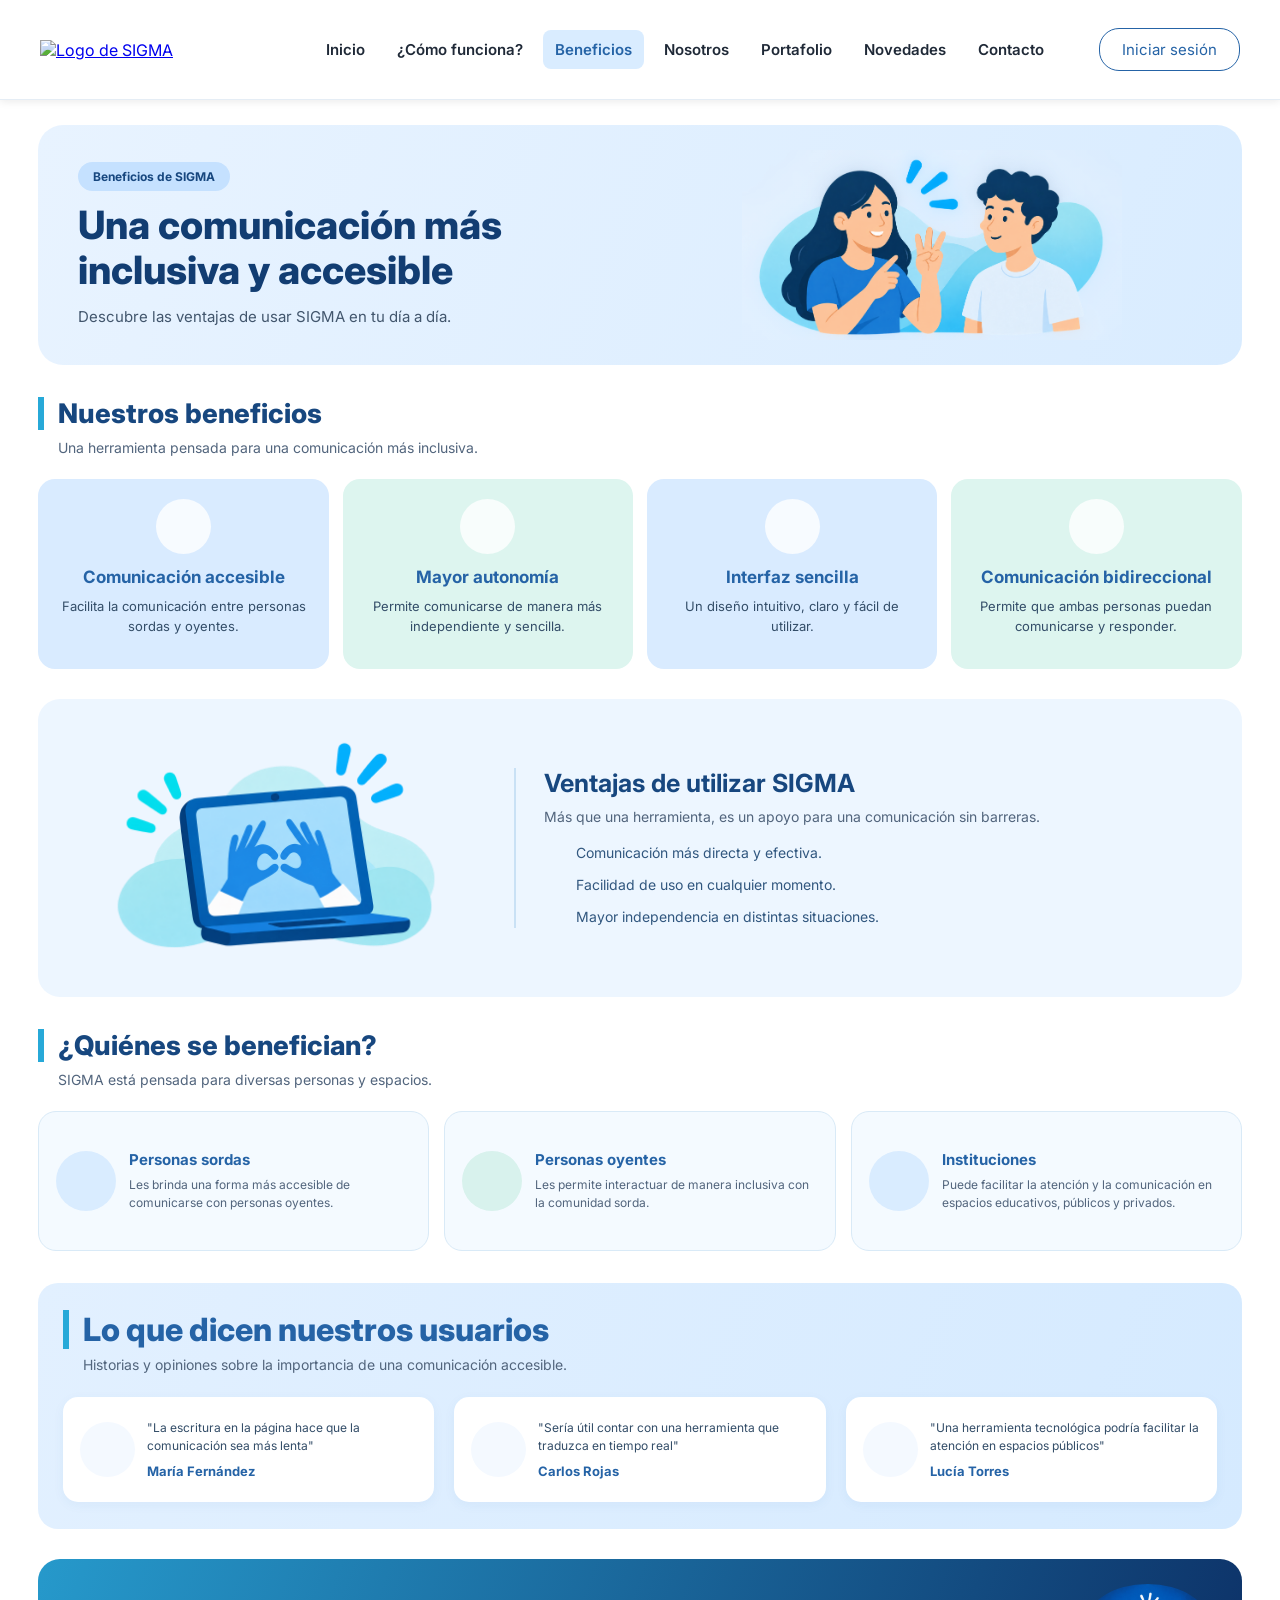
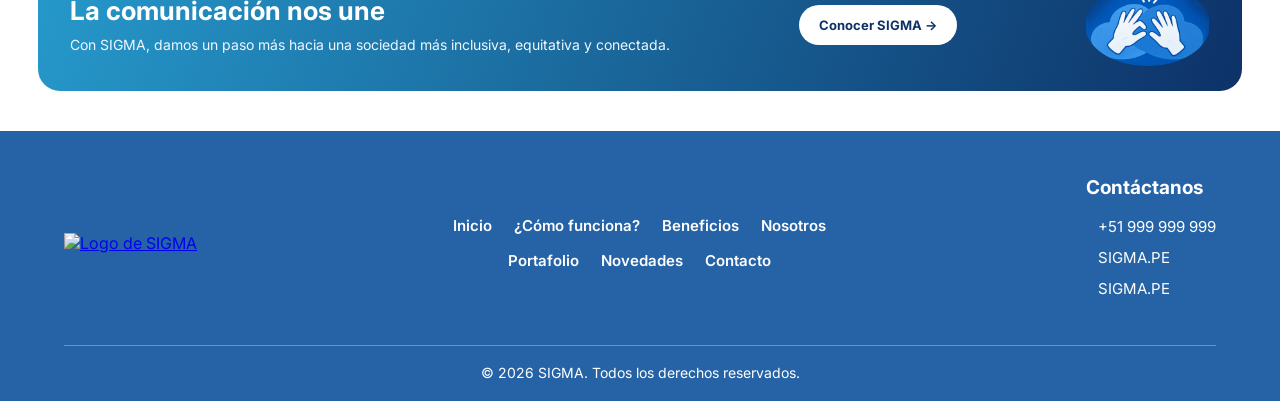
==== public/beneficios.html @ b9f83d01 "Actualizacion completa de SIGMA: paginas, diseno, imagenes y videos" ====
<!DOCTYPE html>
<html lang="es">
<head>
    <meta charset="UTF-8">
    <meta name="viewport" content="width=device-width, initial-scale=1.0">
    <title>Beneficios - SIGMA</title>
    <link rel="icon" href="favicon.ico" type="image/x-icon">
    <link rel="stylesheet" href="assets/styles/styles.css">
    <link rel="preconnect" href="https://fonts.googleapis.com">
    <link rel="preconnect" href="https://fonts.gstatic.com" crossorigin>
    <link href="https://fonts.googleapis.com/css2?family=Inter:wght@300;400;500;600;700;800&display=swap" rel="stylesheet">
    <script src="https://unpkg.com/lucide@0.468.0/dist/umd/lucide.min.js"></script>
</head>

<body>
    <header>
        <div class="logo">
            <a href="index.html">
                <img src="assets/images/logo-sigma.png" alt="Logo de SIGMA">
            </a>
        </div>

        <nav aria-label="Navegación principal">
            <a href="index.html">Inicio</a>
            <a href="funcionamiento.html">¿Cómo funciona?</a>
            <a href="beneficios.html" class="activo" aria-current="page">Beneficios</a>
            <a href="nosotros.html">Nosotros</a>
            <a href="portafolio.html">Portafolio</a>
            <a href="novedades.html">Novedades</a>
            <a href="contacto.html">Contacto</a>
        </nav>

        <button type="button" onclick="abrirLogin()">Iniciar sesión</button>
    </header>

    <!-- CONTENIDO PRINCIPAL -->
    <main class="pagina-beneficios">

        <!-- PORTADA -->
        <section class="beneficios-portada">
            <div class="beneficios-portada-texto">
                <span class="beneficios-etiqueta">Beneficios de SIGMA</span>
                <h1>Una comunicación más inclusiva y accesible</h1>
                <p>Descubre las ventajas de usar SIGMA en tu día a día.</p>
            </div>

            <div class="beneficios-hero-arte">
                <img
                    src="assets/images/personas-comunicacion-sigma.png"
                    alt="Jóvenes comunicándose mediante lengua de señas">
            </div>
        </section>

        <!-- NUESTROS BENEFICIOS -->
        <section class="beneficios-seccion">
            <div class="beneficios-titulo">
                <h2>Nuestros beneficios</h2>
                <p>Una herramienta pensada para una comunicación más inclusiva.</p>
            </div>

            <div class="lista-beneficios">
                <article class="beneficio">
                    <div class="beneficio-icono">
                        <i data-lucide="accessibility"></i>
                    </div>
                    <h3>Comunicación accesible</h3>
                    <p>Facilita la comunicación entre personas sordas y oyentes.</p>
                </article>

                <article class="beneficio">
                    <div class="beneficio-icono">
                        <i data-lucide="user-round"></i>
                    </div>
                    <h3>Mayor autonomía</h3>
                    <p>Permite comunicarse de manera más independiente y sencilla.</p>
                </article>

                <article class="beneficio">
                    <div class="beneficio-icono">
                        <i data-lucide="smartphone"></i>
                    </div>
                    <h3>Interfaz sencilla</h3>
                    <p>Un diseño intuitivo, claro y fácil de utilizar.</p>
                </article>

                <article class="beneficio">
                    <div class="beneficio-icono">
                        <i data-lucide="messages-square"></i>
                    </div>
                    <h3>Comunicación bidireccional</h3>
                    <p>Permite que ambas personas puedan comunicarse y responder.</p>
                </article>
            </div>
        </section>

        <!-- VENTAJAS DE UTILIZAR SIGMA -->
        <section class="ventajas-sigma">

            <div class="ventajas-arte">
                <img
                    src="assets/images/laptop-comunicacion-sigma.png"
                    alt="Laptop con manos comunicándose mediante lengua de señas">
            </div>

            <div class="ventajas-contenido">
                <h2>Ventajas de utilizar SIGMA</h2>
                <p>Más que una herramienta, es un apoyo para una comunicación sin barreras.</p>

                <ul>
                    <li>
                        <i data-lucide="check-circle-2"></i>
                        Comunicación más directa y efectiva.
                    </li>
                    <li>
                        <i data-lucide="check-circle-2"></i>
                        Facilidad de uso en cualquier momento.
                    </li>
                    <li>
                        <i data-lucide="check-circle-2"></i>
                        Mayor independencia en distintas situaciones.
                    </li>
                </ul>
            </div>

        </section>

        <!-- QUIÉNES SE BENEFICIAN -->
        <section class="beneficiarios-seccion">
            <div class="beneficios-titulo">
                <h2>¿Quiénes se benefician?</h2>
                <p>SIGMA está pensada para diversas personas y espacios.</p>
            </div>

            <div class="beneficiarios-grid">
                <article class="beneficiario-card">
                    <div class="beneficiario-icono">
                        <i data-lucide="hand"></i>
                    </div>
                    <div>
                        <h3>Personas sordas</h3>
                        <p>Les brinda una forma más accesible de comunicarse con personas oyentes.</p>
                    </div>
                </article>

                <article class="beneficiario-card">
                    <div class="beneficiario-icono">
                        <i data-lucide="users"></i>
                    </div>
                    <div>
                        <h3>Personas oyentes</h3>
                        <p>Les permite interactuar de manera inclusiva con la comunidad sorda.</p>
                    </div>
                </article>

                <article class="beneficiario-card">
                    <div class="beneficiario-icono">
                        <i data-lucide="building-2"></i>
                    </div>
                    <div>
                        <h3>Instituciones</h3>
                        <p>Puede facilitar la atención y la comunicación en espacios educativos, públicos y privados.</p>
                    </div>
                </article>
            </div>
        </section>

        <!-- TESTIMONIOS -->
        <section id="testimonios" class="testimonios">
            <div class="beneficios-titulo">
                <h2>Lo que dicen nuestros usuarios</h2>
                <p>Historias y opiniones sobre la importancia de una comunicación accesible.</p>
            </div>

            <div class="lista-testimonios">
                <article class="testimonio">
                    <div class="testimonio-icono">
                        <i data-lucide="user-round"></i>
                    </div>
                    <div>
                        <p>"La escritura en la página hace que la comunicación sea más lenta"</p>
                        <h3>María Fernández</h3>
                    </div>
                </article>

                <article class="testimonio">
                    <div class="testimonio-icono">
                        <i data-lucide="user-round"></i>
                    </div>
                    <div>
                        <p>"Sería útil contar con una herramienta que traduzca en tiempo real"</p>
                        <h3>Carlos Rojas</h3>
                    </div>
                </article>

                <article class="testimonio">
                    <div class="testimonio-icono">
                        <i data-lucide="user-round"></i>
                    </div>
                    <div>
                        <p>"Una herramienta tecnológica podría facilitar la atención en espacios públicos"</p>
                        <h3>Lucía Torres</h3>
                    </div>
                </article>
            </div>
        </section>
        <section class="beneficios-cierre">
            <div class="cierre-texto">
                <h2>La comunicación nos une</h2>
                <p>Con SIGMA, damos un paso más hacia una sociedad más inclusiva, equitativa y conectada.</p>
            </div>

            <a href="nosotros.html">
                Conocer SIGMA <span>→</span>
            </a>

            <div class="cierre-ilustracion">
            <img src="assets/images/manos-finales.png"
                alt="Manos formando un corazón">
            </div>
        </section>

    </main>
    <footer class="footer">
        <div class="footer-contenido">
            <div class="footer-logo">
                <a href="index.html">
                    <img src="assets/images/logo-sigma-blanco.png" alt="Logo de SIGMA">
                </a>
            </div>

            <nav class="footer-navegacion" aria-label="Navegación del pie de página">
                <a href="index.html">Inicio</a>
                <a href="funcionamiento.html">¿Cómo funciona?</a>
                <a href="beneficios.html">Beneficios</a>
                <a href="nosotros.html">Nosotros</a>
                <a href="portafolio.html">Portafolio</a>
                <a href="novedades.html">Novedades</a>
                <a href="contacto.html">Contacto</a>
            </nav>

            <div class="footer-contacto">
                <h3>Contáctanos</h3>
                <p>
                    <i data-lucide="phone"></i>
                    +51 999 999 999
                </p>
                <p>
                    <i data-lucide="instagram"></i>
                    SIGMA.PE
                </p>
                <p>
                    <i data-lucide="facebook"></i>
                    SIGMA.PE
                </p>
            </div>
        </div>

        <div class="footer-inferior">
            <p>© 2026 SIGMA. Todos los derechos reservados.</p>
        </div>
    </footer>
    <div id="modal-login" class="modal-login" hidden>
        <div class="login-contenido" role="dialog" aria-modal="true" aria-labelledby="login-titulo">
            <button type="button" class="cerrar-login" onclick="cerrarLogin()" aria-label="Cerrar ventana">×</button>

            <img class="login-logo" src="assets/images/logo-sigma.png" alt="Logo de SIGMA">

            <h2 id="login-titulo">Iniciar sesión</h2>
            <p class="login-bienvenida">Bienvenido a SIGMA</p>

            <form id="form-login">
                <label for="correo">Correo electrónico</label>
                <div class="campo-login">
                    <i data-lucide="mail"></i>
                    <input type="email" id="correo" placeholder="Ingresa tu correo" autocomplete="email" required>
                </div>

                <label for="contrasena">Contraseña</label>
                <div class="campo-login campo-contrasena">
                    <i data-lucide="lock-keyhole"></i>
                    <input type="password" id="contrasena" placeholder="Ingresa tu contraseña" autocomplete="current-password" required>

                    <button type="button" class="mostrar-contrasena" onclick="alternarContrasena()" aria-label="Mostrar contraseña">
                        <i data-lucide="eye"></i>
                    </button>
                </div>

                <button type="submit" class="boton-ingresar">Ingresar</button>
            </form>

            <p class="login-enlace">
                <button type="button" class="enlace-texto" onclick="abrirRecuperacion()">¿Olvidaste tu contraseña?</button>
            </p>

            <p class="login-registro">
                ¿No tienes cuenta?
                <button type="button" class="enlace-texto" onclick="abrirRegistro()">Regístrate</button>
            </p>

            <div class="login-aviso">
                <i data-lucide="info"></i>
                <p>Inicio de sesión de demostración. Próximamente estará disponible la autenticación de usuarios.</p>
            </div>
        </div>
    </div>
    <div id="modal-registro" class="modal-login" hidden>
        <div class="login-contenido" role="dialog" aria-modal="true" aria-labelledby="registro-titulo">
            <button type="button" class="cerrar-login" onclick="cerrarRegistro()" aria-label="Cerrar registro">×</button>

            <h2 id="registro-titulo">Crear una cuenta</h2>
            <p>Bienvenido a la comunidad SIGMA</p>

            <form id="form-registro">
                <label for="registro-nombre">Nombre completo</label>
                <input type="text" id="registro-nombre" placeholder="Ingresa tu nombre" autocomplete="name" required>

                <label for="registro-correo">Correo electrónico</label>
                <input type="email" id="registro-correo" placeholder="Ingresa tu correo" autocomplete="email" required>

                <label for="registro-contrasena">Contraseña</label>
                <input type="password" id="registro-contrasena" placeholder="Crea una contraseña" autocomplete="new-password" minlength="8" required>

                <button type="submit" class="boton-ingresar">Registrarse</button>
            </form>

            <p class="login-enlace">
                ¿Ya tienes cuenta?
                <button type="button" class="enlace-texto" onclick="volverLogin()">Inicia sesión</button>
            </p>

            <p class="login-aviso">Esta es una demostración. No se crearán cuentas reales.</p>
        </div>
    </div>
    <div id="modal-recuperacion" class="modal-login" hidden>
        <div class="login-contenido" role="dialog" aria-modal="true" aria-labelledby="recuperacion-titulo">
            <button type="button" class="cerrar-login" onclick="cerrarRecuperacion()" aria-label="Cerrar recuperación">×</button>

            <h2 id="recuperacion-titulo">Recuperar contraseña</h2>
            <p>Ingresa tu correo electrónico para solicitar la recuperación de tu cuenta.</p>

            <form id="form-recuperacion">
                <label for="recuperacion-correo">Correo electrónico</label>
                <input type="email" id="recuperacion-correo" placeholder="Ingresa tu correo" autocomplete="email" required>

                <button type="submit" class="boton-ingresar">Recuperar contraseña</button>
            </form>

            <p class="login-enlace">
                <button type="button" class="enlace-texto" onclick="volverDesdeRecuperacion()">Volver a iniciar sesión</button>
            </p>

            <p class="login-aviso">Demostración: no se enviarán correos de recuperación reales.</p>
        </div>
    </div>
    <script src="assets/scripts/main.js"></script>
    <script>
        lucide.createIcons();
    </script>

</body>
</html>
---- public/assets/styles/styles.css ----
:root {
    --azul-principal: #2563A6;
    --turquesa: #2A9D8F;
    --celeste-claro: #D9ECFF;
    --fondo-claro: #F4F9FF;
    --blanco: #FFFFFF;
    --gris-oscuro: #1F2937;
    --gris-medio: #9CA3AF;

    /* Tonos complementarios para las tarjetas alternadas */
    --verde-claro: #DFF7F1;
    --verde-icono: #B8EAE0;
}

body {
    margin: 0;
    font-family: 'Inter', sans-serif;
    background-color: white;
}

header {
    display: flex;
    justify-content: space-between;
    align-items: center;
    padding: 15px 40px;
    background-color: white;
}

.logo h2 {
    color: var(--azul-principal);
    margin: 0;
}

nav {
    display: flex;
    gap: 25px;
}

nav a {
    text-decoration: none;
    color: var(--gris-oscuro);
    font-weight: bold;
}

header button {
    background-color: white;
    border: 1px solid var(--gris-oscuro);
    border-radius: 20px;
    padding: 10px 20px;
    cursor: pointer;
}

.hero {
    background-color: var(--celeste-claro);
    padding: 80px 60px;
    min-height: 300px;
}

.hero-contenido {
    max-width: 500px;
}

.hero h1 {
    font-size: 52px;
    color: var(--gris-oscuro);
    margin-bottom: 20px;
}

.hero h1 span {
    color: var(--turquesa);
}

.hero p {
    font-size: 18px;
    color: var(--gris-oscuro);
    line-height: 1.6;
}

.boton-probar {
    background-color: var(--turquesa);
    color: white;
    border: none;
    border-radius: 25px;
    padding: 15px 35px;
    font-size: 16px;
    font-weight: bold;
    cursor: pointer;
    margin-top: 20px;
}

.hero {
    display: flex;
    justify-content: space-between;
    align-items: center;
    gap: 40px;
}

.hero-imagen {
    flex: 1;
    display: flex;
    justify-content: center;
}

.hero-imagen img {
    width: 420px;
    max-width: 100%;
    height: auto;
}

.funcionamiento {
    padding: 50px 60px;
    background-color: white;
}

.funcionamiento h2 {
    color: var(--gris-oscuro);
    font-size: 32px;
    margin-bottom: 30px;
}

.pasos {
    display: flex;
    gap: 20px;
}

.paso {
    flex: 1;
    background-color: var(--celeste-claro);
    padding: 25px;
    border-radius: 12px;
    text-align: center;
}

.paso:nth-child(2) {
    background-color: var(--verde-claro);
}

.numero {
    display: inline-block;
    background-color: var(--azul-principal);
    color: white;
    padding: 12px;
    border-radius: 50%;
    font-weight: bold;
}

.paso h3 {
    color: var(--azul-principal);
    font-size: 20px;
}

.paso p {
    color: var(--gris-oscuro);
    font-size: 15px;
    line-height: 1.5;
}

.icono-paso {
    font-size: 32px;
    margin-top: 12px;
    margin-bottom: 8px;
}

/* Diseño para celulares */
@media screen and (max-width: 768px) {

    header {
        flex-direction: column;
        gap: 15px;
        padding: 20px;
    }

    nav {
        flex-wrap: wrap;
        justify-content: center;
        gap: 15px;
    }

    .hero {
        flex-direction: column;
        padding: 40px 20px;
        text-align: center;
    }

    .hero-contenido {
        max-width: 100%;
    }

    .hero h1 {
        font-size: 36px;
    }

    .hero p {
        font-size: 16px;
    }

    .hero-imagen img {
        width: 280px;
    }

    .funcionamiento {
        padding: 30px 20px;
    }

    .funcionamiento h2 {
        font-size: 26px;
        text-align: center;
    }

    .pasos {
        flex-direction: column;
    }

    .paso {
        width: auto;
    }
    
}

.pagina-beneficios {
    width: 94%;
    max-width: 1250px;
    margin: 25px auto 40px;
    color: #173e70;
    font-family: 'Inter', sans-serif;
}

.pagina-beneficios * {
    box-sizing: border-box;
}

.beneficios-portada {
    min-height: 215px;
    padding: 25px 40px;
    border-radius: 25px;
    background: linear-gradient(110deg, #e8f3ff, #d9ecff);
    display: flex;
    align-items: center;
    justify-content: space-between;
    gap: 20px;
    overflow: hidden;
    margin-bottom: 32px;
}

.beneficios-portada-texto {
    max-width: 48%;
    position: relative;
    z-index: 2;
}

.beneficios-etiqueta {
    display: inline-block;
    background: #c5e1ff;
    color: #17477f;
    border-radius: 25px;
    padding: 7px 15px;
    font-size: 12px;
    font-weight: 700;
    margin-bottom: 12px;
}

.beneficios-portada h1 {
    font-size: clamp(27px, 3.5vw, 39px);
    line-height: 1.15;
    color: #123d72;
    margin: 0 0 12px;
    font-weight: 800;
}

.beneficios-portada p {
    font-size: 15px;
    line-height: 1.55;
    color: #42566d;
    margin: 0;
}


.beneficios-hero-arte {
    width: 48%;
    height: 190px;
    position: relative;
    display: flex;
    align-items: center;
    justify-content: center;
}

.hero-circulo {
    position: absolute;
    width: 90%;
    height: 90%;
    border-radius: 48% 52% 55% 45%;
    background: linear-gradient(130deg, #bde7f5, #a9d9f3);
}

.hero-persona {
    position: relative;
    z-index: 1;
    width: 115px;
    height: 135px;
    border-radius: 55px 55px 25px 25px;
    display: flex;
    justify-content: center;
    align-items: center;
    background: #2563a6;
    color: white;
    box-shadow: 0 8px 15px rgba(37,99,166,.12);
}

.hero-persona i {
    width: 52px;
    height: 52px;
    stroke-width: 1.6;
}

.hero-persona-uno {
    transform: translate(10px, 15px);
    background: #2563a6;
}

.hero-persona-dos {
    transform: translate(-8px, 15px);
    background: #2a9d8f;
    height: 120px;
}

.hero-destello {
    position: absolute;
    top: 10px;
    left: 20%;
    color: #27a9d8;
    font-size: 28px;
}

.hero-destello.segundo {
    top: 35px;
    left: 85%;
    font-size: 20px;
}

/* TÍTULOS */

.beneficios-seccion {
    margin-bottom: 30px;
}

.beneficios-titulo {
    margin-bottom: 20px;
}

.beneficios-titulo h2 {
    font-size: 27px;
    color: #17477f;
    margin: 0 0 7px;
    padding-left: 14px;
    border-left: 6px solid #27a9d8;
    font-weight: 800;
}

.beneficios-titulo p {
    color: #52657d;
    font-size: 14px;
    margin: 0 0 0 20px;
    line-height: 1.6;
}

.lista-beneficios {
    display: grid;
    grid-template-columns: repeat(4, minmax(0, 1fr));
    gap: 14px;
}

.pagina-beneficios .beneficio {
    padding: 20px 16px;
    min-height: 190px;
    text-align: center;
    border-radius: 17px;
    background: #d9ebff;
    display: flex;
    flex-direction: column;
    align-items: center;
    justify-content: flex-start;
    transition: transform .25s, box-shadow .25s;
}

.pagina-beneficios .beneficio:nth-child(even) {
    background: #ddf5ef;
}

.pagina-beneficios .beneficio:hover {
    transform: translateY(-5px);
    box-shadow: 0 8px 20px rgba(37,99,166,.12);
}

.beneficio-icono {
    width: 55px;
    height: 55px;
    background: rgba(255,255,255,.8);
    border-radius: 50%;
    display: flex;
    align-items: center;
    justify-content: center;
    color: #2563a6;
    margin-bottom: 12px;
}

.beneficio:nth-child(even) .beneficio-icono {
    color: #2a9d8f;
}

.beneficio-icono i {
    width: 29px;
    height: 29px;
}

.pagina-beneficios .beneficio h3 {
    font-size: 17px;
    line-height: 1.3;
    color: #2563a6;
    margin: 0 0 9px;
}

.pagina-beneficios .beneficio p {
    font-size: 13px;
    line-height: 1.5;
    color: #334d68;
    margin: 0;
}

.ventajas-sigma {
    display: grid;
    grid-template-columns: .9fr 1.5fr;
    align-items: center;
    gap: 28px;
    padding: 22px 28px;
    border-radius: 22px;
    background: #edf6ff;
    margin: 30px 0;
}

.ventajas-arte {
    min-height: 175px;
    position: relative;
    display: flex;
    justify-content: center;
    align-items: center;
}

.ventajas-circulo {
    position: absolute;
    width: 85%;
    height: 85%;
    border-radius: 48%;
    background: #c9e8f8;
}

.ventajas-laptop {
    position: relative;
    z-index: 1;
    width: 175px;
}

.laptop-pantalla {
    height: 112px;
    border: 9px solid #2563a6;
    border-radius: 12px 12px 5px 5px;
    background: #bde4f8;
    display: flex;
    align-items: center;
    justify-content: center;
    gap: 10px;
    color: #2563a6;
    box-shadow: 0 5px 8px rgba(37,99,166,.12);
}

.laptop-pantalla i {
    width: 35px;
    height: 35px;
}

.laptop-base {
    height: 10px;
    width: 195px;
    margin-left: -10px;
    background: #17477f;
    border-radius: 2px 2px 12px 12px;
}

.ventaja-destello {
    position: absolute;
    right: 12%;
    top: 8px;
    color: #27a9d8;
    font-size: 30px;
}

.ventajas-contenido {
    border-left: 2px solid #c9e1f5;
    padding-left: 28px;
}

.ventajas-contenido h2 {
    font-size: 25px;
    color: #17477f;
    margin: 0 0 8px;
}

.ventajas-contenido > p {
    font-size: 14px;
    color: #52657d;
    line-height: 1.55;
    margin: 0 0 14px;
}

.ventajas-contenido ul {
    list-style: none;
    padding: 0;
    margin: 0;
    display: grid;
    gap: 9px;
}

.ventajas-contenido li {
    display: flex;
    align-items: center;
    gap: 9px;
    font-size: 14px;
    color: #31577f;
}

.ventajas-contenido li i {
    width: 23px;
    height: 23px;
    color: #2a9d8f;
    flex-shrink: 0;
}


.beneficiarios-seccion {
    margin: 32px 0;
}

.beneficiarios-grid {
    display: grid;
    grid-template-columns: repeat(3, minmax(0, 1fr));
    gap: 15px;
}

.beneficiario-card {
    display: flex;
    align-items: center;
    gap: 13px;
    padding: 17px;
    min-height: 140px;
    background: #f4faff;
    border: 1px solid #d9eaf7;
    border-radius: 18px;
    transition: transform .25s;
}

.beneficiario-card:hover {
    transform: translateY(-4px);
}

.beneficiario-icono {
    width: 60px;
    height: 60px;
    flex-shrink: 0;
    border-radius: 50%;
    background: #d9ecff;
    display: flex;
    align-items: center;
    justify-content: center;
    color: #2563a6;
}

.beneficiario-card:nth-child(2) .beneficiario-icono {
    background: #d8f2ed;
    color: #2a9d8f;
}

.beneficiario-icono i {
    width: 30px;
    height: 30px;
}

.beneficiario-card h3 {
    color: #2563a6;
    font-size: 15px;
    margin: 0 0 7px;
}

.beneficiario-card p {
    color: #52657d;
    font-size: 12px;
    line-height: 1.5;
    margin: 0;
}
.cierre-ilustracion {
    display: flex;
    align-items: center;
    justify-content: center;
    flex-shrink: 0;
}
.cierre-ilustracion img {
    width: 125px;
    height: 82px;
    object-fit: contain;
    object-position: center;
    border-radius: 50%;
    display: block;
}
@media (max-width: 600px) {
    .cierre-ilustracion {
        display: none;
    }
}
.pagina-beneficios .testimonios {
    background: linear-gradient(110deg, #e2f0ff, #d5eaff);
    padding: 27px 25px;
    border-radius: 20px;
    margin: 30px 0;
}

.pagina-beneficios .testimonios .beneficios-titulo h2 {
    color: #2563a6;
}

.lista-testimonios {
    display: grid;
    grid-template-columns: repeat(3, minmax(0, 1fr));
    gap: 14px;
}

.pagina-beneficios .testimonio {
    background: white;
    padding: 17px;
    border-radius: 15px;
    display: flex;
    align-items: center;
    gap: 12px;
    min-height: 105px;
    box-shadow: 0 3px 12px rgba(37,99,166,.05);
}

.testimonio-icono {
    width: 48px;
    height: 48px;
    flex-shrink: 0;
    border-radius: 50%;
    background: #eff6ff;
    color: #2563a6;
    display: flex;
    align-items: center;
    justify-content: center;
}

.testimonio-icono i {
    width: 25px;
    height: 25px;
}

.pagina-beneficios .testimonio p {
    color: #334d68;
    font-size: 12px;
    line-height: 1.5;
    margin: 0 0 8px;
}

.pagina-beneficios .testimonio h3 {
    color: #2563a6;
    font-size: 13px;
    margin: 0;
}


.beneficios-cierre {
    display: flex;
    align-items: center;
    justify-content: space-between;
    gap: 20px;
    padding: 25px 32px;
    border-radius: 22px;
    background: linear-gradient(110deg, #2699cb, #0D3268);
    color: white;
    overflow: hidden;
}

.cierre-texto {
    max-width: 55%;
}

.beneficios-cierre h2 {
    color: white;
    font-size: 26px;
    margin: 0 0 8px;
}

.beneficios-cierre p {
    font-size: 14px;
    line-height: 1.5;
    margin: 0;
    color: #f0f8ff;
}

.beneficios-cierre > a {
    flex-shrink: 0;
    display: inline-block;
    padding: 12px 20px;
    background: white;
    color: #0D3268;
    text-decoration: none;
    border-radius: 25px;
    font-size: 13px;
    font-weight: 700;
    transition: .25s;
}

.beneficios-cierre > a:hover {
    background: #dff5f0;
    transform: translateY(-3px);
}

.cierre-ilustracion {
    display: flex;
    align-items: center;
    justify-content: center;
    color: #c8efff;
}

.cierre-ilustracion i {
    width: 60px;
    height: 60px;
}

.beneficios-hero-arte {
    display: flex;
    align-items: center;
    justify-content: center;
}

.beneficios-hero-arte img {
    display: block;
    width: 100%;
    height: 100%;
    object-fit: contain;
}

.ventajas-arte {
    display: flex;
    align-items: center;
    justify-content: center;
    min-width: 0;
}

.ventajas-arte img {
    display: block;
    width: 100%;
    max-width: 380px;
    height: auto;
    object-fit: contain;
    margin: 0 auto;
}

@media (max-width: 900px) {
    .lista-beneficios {
        grid-template-columns: repeat(2, minmax(0, 1fr));
    }

    .beneficiarios-grid {
        grid-template-columns: 1fr;
    }

    .lista-testimonios {
        grid-template-columns: 1fr;
    }
}

@media (max-width: 600px) {
    .pagina-beneficios {
        width: 92%;
        margin-top: 20px;
    }

    .beneficios-portada {
        padding: 24px 20px;
        flex-direction: column;
        align-items: flex-start;
    }

    .beneficios-portada-texto {
        max-width: 100%;
    }

    .beneficios-hero-arte {
        width: 100%;
        height: 180px;
    }

    .beneficios-hero-arte img {
        width: 100%;
        height: 100%;
        object-fit: contain;
    }

    .lista-beneficios {
        grid-template-columns: 1fr;
    }

    .ventajas-sigma {
        grid-template-columns: 1fr;
        padding: 18px;
    }

    .ventajas-arte {
        min-height: 140px;
    }

    .ventajas-arte img {
        max-width: 300px;
        width: 100%;
    }

    .ventajas-contenido {
        border-left: none;
        border-top: 2px solid #c9e1f5;
        padding: 18px 0 0;
    }

    .beneficiario-card {
        padding: 14px;
    }

    .pagina-beneficios .testimonios {
        padding: 20px 15px;
    }

    .beneficios-cierre {
        flex-direction: column;
        align-items: flex-start;
        padding: 23px;
    }

    .cierre-texto {
        max-width: 100%;
    }

    .beneficios-cierre h2 {
        font-size: 22px;
    }

    .cierre-ilustracion {
        display: none;
    }
}

.testimonios {
    padding: 40px 60px;
    background-color: var(--celeste-claro);
}

.testimonios h2 {
    color: var(--azul-principal);
    font-size: 32px;
    margin-bottom: 5px;
}

.testimonios-subtitulo {
    color: var(--azul-principal);
    font-size: 18px;
    margin-bottom: 30px;
}

.lista-testimonios {
    display: grid;
    grid-template-columns: repeat(3, 1fr);
    gap: 20px;
}

.testimonio {
    display: flex;
    align-items: center;
    gap: 15px;
    background-color: white;
    padding: 20px;
    border-radius: 12px;
}

.testimonio-icono {
    display: flex;
    align-items: center;
    justify-content: center;
    background-color: var(--fondo-claro);
    color: var(--azul-principal);
    width: 55px;
    height: 55px;
    border-radius: 50%;
    flex-shrink: 0;
}

.testimonio-icono svg {
    width: 30px;
    height: 30px;
}

.testimonio p {
    color: var(--gris-oscuro);
    font-size: 14px;
    line-height: 1.5;
}

.testimonio h3 {
    color: var(--azul-principal);
    font-size: 14px;
    margin-bottom: 0;
}

@media screen and (max-width: 768px) {
    .testimonios {
        padding: 30px 20px;
    }

    .testimonios h2 {
        font-size: 26px;
        text-align: center;
    }

    .testimonios-subtitulo {
        text-align: center;
    }

    .lista-testimonios {
        grid-template-columns: 1fr;
    }
}


.footer {
    background-color: var(--azul-principal);
    color: white;
    padding: 40px 60px 15px;
}

.footer-contenido {
    display: flex;
    justify-content: space-between;
    align-items: center;
    gap: 30px;
}

.footer-logo h2 {
    color: white;
    font-size: 36px;
    margin: 0;
}

.footer-logo p {
    font-size: 14px;
}

.footer-navegacion {
    display: flex;
    flex-wrap: wrap;
    gap: 20px;
}

.footer-navegacion a {
    color: white;
    text-decoration: none;
    font-size: 14px;
}

.footer-contacto h3 {
    font-size: 18px;
    margin-bottom: 15px;
}

.footer-contacto p {
    display: flex;
    align-items: center;
    gap: 10px;
    font-size: 14px;
}

.footer-contacto svg {
    width: 20px;
    height: 20px;
    flex-shrink: 0;
}

.footer-inferior {
    border-top: 1px solid rgba(255,255,255,0.3);
    margin-top: 30px;
    padding-top: 15px;
    text-align: center;
    font-size: 12px;
}

@media screen and (max-width: 768px) {
    .footer {
        padding: 30px 20px 15px;
    }

    .footer-contenido {
        flex-direction: column;
        text-align: center;
    }

    .footer-navegacion {
        justify-content: center;
    }

    .footer-contacto p {
        justify-content: center;
    }
}

.logo img {
    width: 270px;
    height: auto;
    display: block;
}

@media screen and (max-width: 768px) {
    .logo img {
        width: 180px;
        max-width: 100%;
    }
}

.footer-logo img {
    width: 220px;
    height: auto;
    display: block;
    max-width: 100%;
}

.modal-login {
    position: fixed;
    inset: 0;
    background-color: rgba(0, 0, 0, 0.5);
    display: flex;
    align-items: center;
    justify-content: center;
    padding: 20px;
    z-index: 1000;
}

.modal-login[hidden] {
    display: none;
}

.login-contenido {
    position: relative;
    background-color: white;
    width: 100%;
    max-width: 400px;
    max-height: 90vh;
    overflow-y: auto;
    padding: 35px;
    border-radius: 15px;
    box-sizing: border-box;
    text-align: center;
}

.login-contenido h2 {
    color: var(--azul-principal);
    margin-bottom: 10px;
}

.login-contenido > p {
    color: var(--gris-oscuro);
    margin-bottom: 20px;
}

.cerrar-login {
    position: absolute;
    top: 10px;
    right: 15px;
    border: none;
    background: transparent;
    font-size: 28px;
    cursor: pointer;
    color: var(--gris-oscuro);
}

#form-login {
    display: flex;
    flex-direction: column;
    text-align: left;
    gap: 10px;
}

#form-login label {
    color: var(--gris-oscuro);
    font-weight: bold;
}

#form-login input {
    padding: 12px;
    border: 1px solid var(--gris-medio);
    border-radius: 8px;
    font-size: 15px;
}

.boton-ingresar {
    margin-top: 15px;
    padding: 13px;
    border: none;
    border-radius: 25px;
    background-color: var(--turquesa);
    color: white;
    font-size: 16px;
    font-weight: bold;
    cursor: pointer;
}

.login-enlace {
    color: var(--azul-principal) !important;
    font-size: 14px;
    margin-top: 15px;
}

.login-aviso {
    font-size: 12px;
    line-height: 1.5;
}


#form-registro {
    display: flex;
    flex-direction: column;
    text-align: left;
    gap: 10px;
}

#form-registro label {
    color: var(--gris-oscuro);
    font-weight: bold;
}

#form-registro input {
    padding: 12px;
    border: 1px solid var(--gris-medio);
    border-radius: 8px;
    font-size: 15px;
    width: 100%;
    box-sizing: border-box;
}

.enlace-texto {
    border: none;
    background: transparent;
    color: var(--azul-principal);
    font: inherit;
    font-weight: bold;
    cursor: pointer;
    text-decoration: underline;
}

.enlace-texto:hover {
    color: var(--turquesa);
}

.enlace-texto:focus-visible {
    outline: 2px solid var(--azul-principal);
    outline-offset: 3px;
    border-radius: 3px;
}


#form-recuperacion {
    display: flex;
    flex-direction: column;
    text-align: left;
    gap: 10px;
}

#form-recuperacion label {
    color: var(--gris-oscuro);
    font-weight: bold;
}

#form-recuperacion input {
    width: 100%;
    box-sizing: border-box;
    padding: 12px;
    border: 1px solid var(--gris-medio);
    border-radius: 8px;
    font-size: 15px;
}


button, input, textarea, select {
    font-family: 'Inter', sans-serif;
}

button:focus-visible, a:focus-visible, input:focus-visible {
    outline: 2px solid var(--azul-principal);
    outline-offset: 2px;
}

.nosotros {
    max-width: 1150px;
    width: 94%;
    margin: 35px auto 50px;
    font-family: 'Inter', sans-serif;
    color: #173e70;
}

.nosotros * {
    box-sizing: border-box;
}

/* PORTADA */
.sobre-portada {
    min-height: 190px;
    padding: 30px 45px;
    border-radius: 20px;
    background: linear-gradient(115deg, #e5f1ff, #f5f9ff);
    display: flex;
    align-items: center;
    justify-content: space-between;
    overflow: hidden;
    position: relative;
    margin-bottom: 22px;
}

.sobre-texto {
    position: relative;
    z-index: 2;
    max-width: 55%;
}

.sobre-etiqueta {
    display: inline-block;
    padding: 6px 15px;
    background: #c9e2ff;
    color: #2563a6;
    border-radius: 30px;
    font-size: 12px;
    font-weight: 700;
    margin-bottom: 10px;
}

.sobre-portada h1 {
    font-size: clamp(28px, 4vw, 42px);
    color: #17477f;
    margin: 0 0 8px;
    font-weight: 800;
}

.sobre-portada p {
    color: #52657d;
    font-size: 14px;
    line-height: 1.6;
    margin: 0;
    max-width: 420px;
}

.sobre-ilustracion {
    width: 38%;
    height: 155px;
    display: flex;
    align-items: center;
    justify-content: center;
    background: #c9e2ff;
    border-radius: 50% 45% 40% 50%;
    position: relative;
}

.sobre-ilustracion img {
    max-height: 190px;
    max-width: 100%;
    width: 100%;
    height: 100%;
    object-fit: contain;
    position: relative;
    z-index: 1;
}

/* MISIÓN */
.mision-bloque {
    display: grid;
    grid-template-columns: 1.1fr 0.9fr 1fr;
    align-items: center;
    gap: 22px;
    padding: 25px;
    background: #e5f1ff;
    border-radius: 18px;
    margin-bottom: 22px;
}

.mision-texto {
    border-right: 2px solid #c7dcef;
    padding-right: 18px;
}

.mision-texto h2 {
    color: #2a9d8f;
    font-size: 23px;
    margin: 0 0 12px;
    display: flex;
    align-items: center;
    gap: 8px;
}

.mision-texto h2 i {
    width: 27px;
    height: 27px;
}

.mision-texto p {
    font-size: 12px;
    color: #42566d;
    line-height: 1.7;
    margin: 0;
}

.mision-imagen {
    display: flex;
    justify-content: center;
    align-items: center;
    min-height: 110px;
}

.mision-imagen img {
    width: 100%;
    max-width: 165px;
    height: 120px;
    object-fit: contain;
}

.mision-mensaje h3 {
    font-size: 20px;
    line-height: 1.35;
    color: #17477f;
    margin: 0 0 14px;
}

.boton-nosotros {
    display: inline-block;
    padding: 9px 19px;
    border: 1px solid #2563a6;
    color: #17477f;
    background: white;
    border-radius: 25px;
    text-decoration: none;
    font-size: 12px;
    font-weight: 700;
    transition: 0.25s;
}

.boton-nosotros:hover {
    color: white;
    background: #2563a6;
}

.historia-bloque {
    display: grid;
    grid-template-columns: 0.9fr 1.1fr;
    align-items: center;
    gap: 25px;
    padding: 22px 30px;
    background: #f0f6ff;
    border-radius: 18px;
    margin-bottom: 24px;
}

.historia-ilustracion {
    min-height: 125px;
    display: flex;
    align-items: center;
    justify-content: center;
    border-right: 2px solid #d5e4f4;
    padding-right: 20px;
}

.historia-ilustracion img {
    width: 100%;
    max-width: 280px;
    height: 150px;
    object-fit: contain;
}

.historia-texto h2 {
    font-size: 22px;
    color: #17477f;
    margin: 0 0 10px;
}

.historia-texto p {
    font-size: 12px;
    line-height: 1.7;
    color: #52657d;
    margin: 0;
}

/* EQUIPO */
.equipo-seccion {
    text-align: center;
    margin: 25px 0;
}

.equipo-seccion h2 {
    font-size: 25px;
    color: #17477f;
    margin: 0 0 6px;
}

.equipo-seccion > p {
    color: #52657d;
    font-size: 13px;
    margin: 0 0 20px;
}

.equipo-grid {
    display: grid;
    grid-template-columns: repeat(3, 1fr);
    gap: 15px;
}

.integrante {
    padding: 17px 12px;
    border: 1px solid #e1eaf5;
    background: #fff;
    border-radius: 17px;
    box-shadow: 0 4px 15px rgba(35, 82, 130, 0.05);
    transition: transform 0.25s, box-shadow 0.25s;
}

.integrante:hover {
    transform: translateY(-5px);
    box-shadow: 0 8px 20px rgba(35, 82, 130, 0.12);
}

.integrante-avatar {
    width: 85px;
    height: 85px;
    border-radius: 50%;
    margin: 0 auto 10px;
    display: flex;
    align-items: center;
    justify-content: center;
    background: #dcecff;
    color: #2563a6;
    font-size: 32px;
    font-weight: 800;
    border: 4px solid #edf5ff;
}

.integrante h3 {
    color: #17477f;
    font-size: 13px;
    line-height: 1.4;
    min-height: 36px;
    margin: 0 0 9px;
}

.integrante-rol {
    display: inline-flex;
    align-items: center;
    justify-content: center;
    gap: 5px;
    padding: 6px 10px;
    border-radius: 20px;
    background: #e5f1ff;
    color: #2563a6;
    font-size: 10px;
    font-weight: 600;
}

/* VISIÓN Y VALORES */
.vision-valores {
    display: grid;
    grid-template-columns: 1fr 1.1fr;
    gap: 18px;
    margin: 24px 0;
}

.vision-card,
.valores-card {
    border-radius: 17px;
    padding: 22px;
    min-height: 145px;
}

.vision-card {
    background: #dff5f0;
}

.valores-card {
    background: #e5f1ff;
}

.vision-card h2,
.valores-card h2 {
    display: flex;
    align-items: center;
    gap: 9px;
    color: #2563a6;
    font-size: 19px;
    margin: 0 0 13px;
}

.vision-card h2 i,
.valores-card h2 i {
    width: 26px;
    height: 26px;
}

.vision-card p {
    font-size: 12px;
    color: #42566d;
    line-height: 1.7;
    margin: 0;
}

.valores-lista {
    display: grid;
    grid-template-columns: repeat(3, 1fr);
    gap: 8px;
}

.valor {
    text-align: center;
    padding: 5px;
    border-right: 1px solid #c8dcef;
}

.valor:last-child {
    border-right: none;
}

.valor i {
    width: 27px;
    height: 27px;
    color: #2563a6;
    margin-bottom: 5px;
}

.valor p {
    font-size: 11px;
    font-weight: 700;
    color: #31577f;
    margin: 0;
}
.frase-final {
    min-height: 105px;
    padding: 18px 35px;
    border-radius: 17px;
    background: linear-gradient(110deg, #2699cb, #1456a0);
    display: flex;
    align-items: center;
    justify-content: space-between;
    gap: 20px;
    overflow: hidden;
    color: white;
}

.frase-final h2 {
    font-size: 23px;
    line-height: 1.4;
    margin: 0;
    color: white;
}

.frase-final img {
    width: 125px;
    height: 100px;
    object-fit: contain;
    flex-shrink: 0;
    border-radius: 50%;
}

/* RESPONSIVE */
@media (max-width: 760px) {
    .sobre-portada {
        padding: 25px;
    }

    .sobre-texto {
        max-width: 65%;
    }

    .mision-bloque {
        grid-template-columns: 1fr 1fr;
    }

    .mision-texto {
        grid-column: 1 / -1;
        border-right: none;
        border-bottom: 1px solid #c7dcef;
        padding: 0 0 15px;
    }

    .mision-imagen {
        min-height: 90px;
    }

    .historia-bloque {
        grid-template-columns: 1fr;
    }

    .historia-ilustracion {
        border-right: none;
        border-bottom: 1px solid #d5e4f4;
        padding: 0 0 12px;
        min-height: 90px;
    }

    .equipo-grid {
        grid-template-columns: repeat(2, 1fr);
    }

    .vision-valores {
        grid-template-columns: 1fr;
    }
}

@media (max-width: 480px) {
    .nosotros {
        width: 92%;
        margin-top: 20px;
    }

    .sobre-portada {
        padding: 22px 18px;
        min-height: 160px;
    }

    .sobre-portada h1 {
        font-size: 27px;
    }

    .sobre-portada p {
        font-size: 11px;
    }

    .sobre-ilustracion {
        width: 32%;
        height: 100px;
    }

    .mision-bloque {
        padding: 18px;
        gap: 12px;
    }

    .mision-mensaje h3 {
        font-size: 16px;
    }

    .historia-bloque {
        padding: 20px;
    }

    .historia-texto h2 {
        font-size: 19px;
    }

    .equipo-grid {
        gap: 10px;
    }

    .integrante {
        padding: 13px 8px;
    }

    .integrante-avatar {
        width: 70px;
        height: 70px;
        font-size: 27px;
    }

    .integrante h3 {
        font-size: 12px;
        min-height: 50px;
    }

    .integrante-rol {
        font-size: 9px;
    }

    .vision-card,
    .valores-card {
        padding: 18px;
    }

    .frase-final {
        padding: 18px;
    }

    .frase-final h2 {
        font-size: 17px;
    }

    .frase-final img {
        width: 85px;
        height: 75px;
    }
}
/* CONTACTO */

.contacto-nosotros {
    display: grid;
    grid-template-columns: 1fr 1fr;
    gap: 45px;
    align-items: center;
}

.contacto-informacion h2 {
    font-size: 35px;
    color: var(--azul-principal);
}

.contacto-informacion h2 span {
    display: block;
    color: var(--turquesa);
}

.contacto-dato {
    display: flex;
    align-items: center;
    gap: 15px;
    margin: 25px 0;
}

.contacto-dato svg {
    width: 45px;
    height: 45px;
    padding: 11px;
    background: var(--azul-principal);
    color: white;
    border-radius: 50%;
    flex-shrink: 0;
}

.contacto-dato h3 {
    margin-bottom: 5px;
    color: var(--gris-oscuro);
}

.contacto-dato p {
    color: var(--turquesa);
    font-size: 14px;
}

.contacto-formulario {
    padding: 28px;
    background: #F5F6F8;
    border-radius: 20px;
}

#form-contacto {
    display: flex;
    flex-direction: column;
    gap: 14px;
}

#form-contacto h3 {
    color: var(--gris-oscuro);
    font-size: 20px;
}

#form-contacto input,
#form-contacto textarea {
    width: 100%;
    box-sizing: border-box;
    padding: 14px;
    border: 1px solid #CCCCCC;
    border-radius: 12px;
    background: #E9EAEC;
    font-family: inherit;
    font-size: 14px;
}

#form-contacto textarea {
    resize: vertical;
}

#form-contacto input:focus,
#form-contacto textarea:focus {
    outline: 2px solid var(--turquesa);
    background: white;
}

#form-contacto button {
    padding: 14px;
    background: #13B7D5;
    color: white;
    border: none;
    border-radius: 25px;
    font-size: 15px;
    font-weight: bold;
    cursor: pointer;
    transition: 0.3s;
}

#form-contacto button:hover {
    background: var(--azul-principal);
}

#contacto-estado {
    color: var(--azul-principal);
    font-size: 13px;
    text-align: center;
}

@media screen and (max-width: 850px) {

    .nosotros {
        padding: 30px 25px;
    }

    .nosotros-portada {
        grid-template-columns: 1fr 1fr;
    }

    .nosotros-mensaje {
        grid-column: 1 / -1;
        text-align: center;
    }

}

@media screen and (max-width: 600px) {

    .nosotros {
        padding: 25px 18px;
    }

    .nosotros-portada {
        grid-template-columns: 1fr;
        text-align: center;
        padding: 25px;
    }

    .nosotros-tarjetas {
        grid-template-columns: 1fr;
    }

    .nosotros-mensaje {
        grid-column: auto;
    }

    .contacto-nosotros {
        grid-template-columns: 1fr;
    }

    .contacto-informacion h2 {
        font-size: 29px;
    }

}
/* SECCIÓN NUESTRO PROPÓSITO */

.portafolio-objetivos {
    display: grid;
    grid-template-columns: 1fr 1.2fr;
    align-items: center;
    gap: 45px;
    margin: 50px;
    padding: 45px;
    background: #D9ECFF;
    border-radius: 20px;
    overflow: hidden;
}

.portafolio-objetivos-imagen {
    display: flex;
    justify-content: center;
    align-items: center;
}

.portafolio-objetivos-imagen img {
    width: 100%;
    max-width: 480px;
    height: auto;
    border-radius: 16px;
    object-fit: contain;
}

.portafolio-objetivos-contenido h2 {
    color: #2563A6;
    font-size: 30px;
    margin-bottom: 15px;
}

.portafolio-objetivos-contenido > p {
    color: #263747;
    line-height: 1.7;
    margin-bottom: 25px;
}

.portafolio-objetivo {
    display: flex;
    align-items: flex-start;
    gap: 12px;
    margin-bottom: 18px;
}

.portafolio-objetivo > i {
    color: #2A9D8F;
    width: 24px;
    height: 24px;
    flex-shrink: 0;
}

.portafolio-objetivo h3 {
    color: #2563A6;
    margin-bottom: 4px;
    font-size: 18px;
}

.portafolio-objetivo p {
    color: #263747;
    line-height: 1.5;
}

/* DISEÑO RESPONSIVO */

@media (max-width: 768px) {
    .portafolio-objetivos {
        grid-template-columns: 1fr;
        margin: 25px 15px;
        padding: 25px 20px;
        gap: 25px;
    }

    .portafolio-objetivos-imagen img {
        max-width: 100%;
    }

    .portafolio-objetivos-contenido h2 {
        font-size: 25px;
    }
}


/* =========================================
   PAGINA NOVEDADES - SIGMA
========================================= */

.novedades-pagina {
  font-family: 'Inter', sans-serif;
  color: #102f63;
  background: #f2f8ff;
  padding: 34px 4.5% 48px;
}

.novedades-pagina * {
  box-sizing: border-box;
}

.novedades-hero {
  max-width: 1250px;
  margin: 0 auto 38px;
  padding: 42px 5%;
  min-height: 220px;
  border-radius: 26px;
  background: linear-gradient(110deg, #fff 0%, #e4f2ff 100%);
  display: flex;
  align-items: center;
  justify-content: space-between;
  gap: 28px;
  overflow: hidden;
}

.novedades-hero-texto {
  max-width: 650px;
}

.etiqueta-seccion {
  display: inline-block;
  padding: 8px 17px;
  border-radius: 30px;
  background: #d8ebff;
  color: #1761a5;
  font-size: .85rem;
  font-weight: 700;
  letter-spacing: .04em;
}

.novedades-hero h1 {
  font-size: clamp(2.1rem, 4vw, 3.2rem);
  line-height: 1.1;
  margin: 16px 0 12px;
  color: #102f63;
}

.novedades-hero p {
  font-size: 1.08rem;
  line-height: 1.65;
  margin: 0;
  color: #29466f;
}

.novedades-hero img {
  width: min(34%, 340px);
  max-height: 190px;
  object-fit: contain;
}

.videos-seccion,
.impacto-seccion,
.camino-seccion,
.detras-seccion {
  max-width: 1250px;
  margin: 0 auto 30px;
}

.titulo-seccion {
  font-size: clamp(1.55rem, 3vw, 2rem);
  margin: 0 0 8px;
  color: #104c91;
}

.intro-seccion {
  margin: 0 0 22px;
  color: #29466f;
  line-height: 1.6;
}
.videos-grid {
  display: grid;
  grid-template-columns: repeat(3, minmax(0, 1fr));
  gap: 20px;
}

.video-card {
  background: #fff;
  border-radius: 20px;
  overflow: hidden;
  box-shadow: 0 8px 22px rgba(24, 76, 130, .09);
  display: flex;
  flex-direction: column;
}

.video-card video {
  display: block;
  width: 100%;
  aspect-ratio: 16 / 9;
  object-fit: cover;
  background: #dceeff;
}

.video-contenido {
  padding: 18px 20px 22px;
}

.video-contenido h3 {
  font-size: 1.2rem;
  color: #15589d;
  margin: 0 0 9px;
}

.video-contenido p {
  margin: 0;
  color: #233e65;
  line-height: 1.55;
}

.impacto-seccion {
  padding: 30px;
  border-radius: 26px;
  background: linear-gradient(120deg, #dceeff, #cfe7ff);
  text-align: center;
}

.impacto-seccion .intro-seccion {
  margin-bottom: 20px;
}

.impacto-grid {
  display: grid;
  grid-template-columns: repeat(4, minmax(0, 1fr));
  gap: 14px;
}

.impacto-card {
  background: #fff;
  border-radius: 18px;
  padding: 22px 16px;
  box-shadow: 0 5px 15px rgba(24, 76, 130, .06);
}

.impacto-card i {
  width: 42px;
  height: 42px;
  color: #168e91;
  margin-bottom: 10px;
}

.impacto-card h3 {
  font-size: 1.05rem;
  margin: 0 0 7px;
  color: #104c91;
}

.impacto-card p {
  margin: 0;
  color: #29466f;
  line-height: 1.45;
  font-size: .94rem;
}

.camino-seccion {
  background: #fff;
  border-radius: 24px;
  padding: 28px 30px;
  box-shadow: 0 7px 20px rgba(24, 76, 130, .07);
}

.timeline {
  display: grid;
  grid-template-columns: repeat(4, minmax(0, 1fr));
  gap: 18px;
  margin-top: 25px;
}

.paso {
  text-align: center;
  position: relative;
}

.paso-numero {
  width: 42px;
  height: 42px;
  border-radius: 50%;
  display: grid;
  place-items: center;
  margin: 0 auto 12px;
  background: linear-gradient(135deg, #1760a7, #21b4a6);
  color: #fff;
  font-weight: 800;
  font-size: 1.1rem;
}

.paso h3 {
  font-size: 1rem;
  margin: 0 0 7px;
  color: #104c91;
}

.paso p {
  font-size: .92rem;
  line-height: 1.5;
  margin: 0;
  color: #29466f;
}

.detras-seccion {
  background: #fff;
  border-radius: 24px;
  padding: 28px 24px;
  box-shadow: 0 7px 20px rgba(24, 76, 130, .07);
}

.galeria-equipo {
  display: grid;
  grid-template-columns: repeat(3, minmax(0, 1fr));
  gap: 15px;
}

.galeria-equipo figure {
  margin: 0;
  border-radius: 15px;
  overflow: hidden;
  background: #e5f2ff;
}

.galeria-equipo img {
  width: 100%;
  height: 190px;
  object-fit: cover;
  display: block;
}

.galeria-equipo figcaption {
  padding: 10px 12px;
  color: #29466f;
  font-size: .9rem;
}

.frase-final {
  max-width: 1250px;
  margin: 0 auto;
  background: linear-gradient(110deg, #15518f, #0e3974);
  color: #fff;
  border-radius: 24px;
  padding: 28px 5%;
  display: flex;
  align-items: center;
  justify-content: center;
  gap: 24px;
  text-align: left;
}

.frase-final i {
  width: 52px;
  height: 52px;
  flex: none;
}

.frase-final h2 {
  font-size: clamp(1.5rem, 3vw, 2rem);
  margin: 0 0 6px;
}

.frase-final p {
  margin: 0;
  line-height: 1.55;
  color: #e4f2ff;
}

/* RESPONSIVE */

@media (max-width: 900px) {
  .videos-grid {
    grid-template-columns: repeat(2, minmax(0, 1fr));
  }

  .impacto-grid {
    grid-template-columns: repeat(2, minmax(0, 1fr));
  }

  .novedades-hero img {
    width: 30%;
  }

  .galeria-equipo img {
    height: 160px;
  }
}

@media (max-width: 600px) {
  .novedades-pagina {
    padding: 22px 4% 35px;
  }

  .novedades-hero {
    padding: 28px 22px;
    min-height: 0;
  }

  .novedades-hero img {
    display: none;
  }

  .videos-grid,
  .impacto-grid,
  .timeline,
  .galeria-equipo {
    grid-template-columns: 1fr;
  }

  .impacto-seccion,
  .camino-seccion,
  .detras-seccion {
    padding: 23px 18px;
  }

  .galeria-equipo img {
    height: 210px;
  }

  .frase-final {
    padding: 24px 20px;
    gap: 14px;
  }

  .frase-final i {
    width: 38px;
    height: 38px;
  }
}


header {
    position: sticky;
    top: 0;
    z-index: 1000;
    background-color: white;
    box-shadow: 0 2px 8px rgba(0, 0, 0, 0.08);
}
.novedad,
.beneficio,
.paso,
.nosotros-tarjeta,
.testimonio,
.portafolio-tarjeta {
    transition: transform 0.3s ease, box-shadow 0.3s ease;
}

.novedad:hover,
.beneficio:hover,
.paso:hover,
.nosotros-tarjeta:hover,
.testimonio:hover,
.portafolio-tarjeta:hover {
    transform: translateY(-8px);
    box-shadow: 0 12px 25px rgba(0, 0, 0, 0.15);
}
header {
    padding: 12px 50px;
    backdrop-filter: blur(15px);
    background: rgba(255,255,255,0.96);
    border-bottom: 1px solid #E5EDF5;
}

.hero {
    position: relative;
    overflow: hidden;
    isolation: isolate;
    background-color: var(--celeste-claro);
}

.hero-olas {
    position: absolute;
    inset: 0;
    width: 100%;
    height: 100%;
    z-index: 0;
    pointer-events: none;
}

.hero-olas svg {
    display: block;
    width: 100%;
    height: 100%;
}

.hero-contenido,
.hero-imagen {
    position: relative;
    z-index: 2;
}
.contacto-nosotros {
    padding: 80px 5%;
    gap: 50px;
}

.contacto-informacion h2 {
    font-size: 38px;
}

.contacto-formulario {
    padding: 40px;
}


.sigma-numeros {
    width: 94%;
    margin: 35px auto 70px;
    padding: 50px 45px;
    min-height: 180px;
    background: linear-gradient(110deg, #07558F, #087BB5);
    border-radius: 22px;
    color: var(--blanco);
    display: flex;
    align-items: center;
    justify-content: space-between;
    gap: 35px;
    box-sizing: border-box;
}

.numeros-titulo {
    min-width: 250px;
}

.numeros-titulo h2 {
    font-size: 29px;
    margin: 0 0 10px;
}

.numeros-titulo p {
    font-size: 15px;
    margin: 0;
    opacity: 0.9;
}

.numeros-contenido {
    display: grid;
    grid-template-columns: repeat(4, 1fr);
    gap: 35px;
    flex: 1;
}

.numero-item {
    display: flex;
    align-items: center;
    gap: 16px;
}

.numero-item i {
    width: 34px;
    height: 34px;
    flex-shrink: 0;
}

.numero-item h3 {
    font-size: 38px;
    margin: 0 0 7px;
}

.numero-item p {
    font-size: 14px;
    margin: 0;
}

@media (max-width: 900px) {
    .sigma-numeros {
        flex-direction: column;
        align-items: flex-start;
    }

    .numeros-contenido {
        width: 100%;
        grid-template-columns: repeat(2, 1fr);
    }
}

@media (max-width: 500px) {
    .numeros-contenido {
        grid-template-columns: 1fr;
    }
}

.sigma-numeros {
    transition: transform 0.35s ease, box-shadow 0.35s ease;
}

.sigma-numeros:hover {
    transform: translateY(-10px);
    box-shadow: 0 15px 30px rgba(0, 65, 120, 0.22);
}


.demostracion {
    width: 92%;
    margin: 45px auto 65px;
    padding: 50px 40px;
    box-sizing: border-box;
    background: linear-gradient(135deg, #F4F9FF, #E5F2FF);
    border-radius: 25px;
}

.demo-encabezado {
    text-align: center;
    margin-bottom: 40px;
}

.demo-encabezado h2 {
    color: var(--azul-principal);
    font-size: 34px;
    margin-bottom: 12px;
}

.demo-encabezado p {
    color: var(--gris-oscuro);
    font-size: 16px;
}

.demo-contenido {
    display: grid;
    grid-template-columns: 1.35fr 1fr;
    align-items: center;
    gap: 45px;
}

.demo-video {
    width: 100%;
    overflow: hidden;
    border-radius: 22px;
    background: #102B45;
    box-shadow: 0 15px 35px rgba(37, 99, 166, 0.20);
    transition: transform 0.35s ease, box-shadow 0.35s ease;
}

.demo-video:hover {
    transform: translateY(-8px);
    box-shadow: 0 22px 40px rgba(37, 99, 166, 0.25);
}

.demo-video video {
    width: 100%;
    display: block;
    aspect-ratio: 16 / 9;
    object-fit: contain;
}

.demo-descripcion h3 {
    color: var(--azul-principal);
    font-size: 27px;
    line-height: 1.3;
    margin-bottom: 15px;
}

.demo-descripcion > p {
    color: var(--gris-oscuro);
    font-size: 15px;
    line-height: 1.8;
    margin-bottom: 25px;
}

.demo-caracteristica {
    display: flex;
    align-items: center;
    gap: 15px;
    padding: 16px 18px;
    margin-bottom: 13px;
    background: var(--blanco);
    border: 1px solid #E1EDFA;
    border-radius: 14px;
    color: var(--gris-oscuro);
    font-size: 15px;
    font-weight: 500;
    transition: transform 0.3s ease, box-shadow 0.3s ease;
}

.demo-caracteristica:hover {
    transform: translateX(8px);
    box-shadow: 0 7px 18px rgba(37, 99, 166, 0.12);
}

.demo-caracteristica i {
    color: var(--azul-principal);
    width: 25px;
    height: 25px;
    flex-shrink: 0;
}

@media (max-width: 768px) {
    .demostracion {
        padding: 35px 20px;
    }

    .demo-contenido {
        grid-template-columns: 1fr;
        gap: 30px;
    }

    .demo-encabezado h2 {
        font-size: 27px;
    }

    .demo-descripcion h3 {
        font-size: 23px;
    }
}

#modal-login .login-contenido {
    max-width: 500px;
    padding: 38px 42px;
    border-radius: 22px;
    box-shadow: 0 18px 55px rgba(0, 35, 75, 0.20);
}

.login-logo {
    display: block;
    width: 145px;
    max-width: 60%;
    height: auto;
    margin: 0 auto 18px;
}

#modal-login .login-contenido h2 {
    color: var(--azul-principal);
    font-size: 28px;
    margin: 0 0 8px;
}

#modal-login .login-bienvenida {
    font-size: 16px;
    margin-bottom: 28px;
}

#form-login {
    display: flex;
    flex-direction: column;
    gap: 9px;
    text-align: left;
}

#form-login label {
    color: var(--gris-oscuro);
    font-size: 15px;
    font-weight: bold;
    margin-top: 3px;
}

.campo-login {
    display: flex;
    align-items: center;
    gap: 11px;
    width: 100%;
    min-height: 49px;
    padding: 0 13px;
    border: 1px solid var(--gris-medio);
    border-radius: 10px;
    box-sizing: border-box;
    color: var(--azul-principal);
    transition: border-color 0.2s, box-shadow 0.2s;
}

.campo-login:focus-within {
    border-color: var(--azul-principal);
    box-shadow: 0 0 0 3px rgba(37, 99, 166, 0.14);
}

.campo-login > i {
    width: 19px;
    height: 19px;
    flex-shrink: 0;
}

#form-login .campo-login input {
    width: 100%;
    min-width: 0;
    padding: 12px 0;
    border: none;
    outline: none;
    background: transparent;
    font-size: 15px;
    box-sizing: border-box;
}

.campo-login input:focus {
    box-shadow: none;
}

.mostrar-contrasena {
    display: flex;
    align-items: center;
    justify-content: center;
    padding: 5px;
    border: none;
    background: transparent;
    color: var(--azul-principal);
    cursor: pointer;
}

.mostrar-contrasena i {
    width: 20px;
    height: 20px;
}

#modal-login .boton-ingresar {
    width: 100%;
    margin-top: 16px;
    min-height: 48px;
    font-size: 16px;
    transition: background-color 0.2s, transform 0.2s;
}

#modal-login .boton-ingresar:hover {
    background-color: #168f83;
    transform: translateY(-2px);
}

#modal-login .login-enlace {
    margin: 16px 0;
    font-size: 14px;
}

#modal-login .login-registro {
    margin: 18px 0 25px;
    font-size: 14px;
}

#modal-login .login-aviso {
    display: flex;
    align-items: center;
    gap: 12px;
    padding: 15px;
    border-radius: 13px;
    background-color: #EFF5FC;
    color: var(--gris-oscuro);
    text-align: left;
}

#modal-login .login-aviso i {
    width: 22px;
    height: 22px;
    flex-shrink: 0;
    color: var(--azul-principal);
}

#modal-login .login-aviso p {
    margin: 0;
    font-size: 12px;
    line-height: 1.6;
}

@media (max-width: 500px) {
    #modal-login .login-contenido {
        padding: 32px 22px;
        max-width: 100%;
    }

    #modal-login .login-contenido h2 {
        font-size: 24px;
    }

    .login-logo {
        width: 120px;
    }
}

header nav {
    display: flex;
    align-items: center;
    justify-content: center;
    gap: 10px;
}

header nav a {
    color: var(--gris-oscuro);
    text-decoration: none;
    font-size: 14px;
    font-weight: 600;
    padding: 10px 13px;
    border-radius: 8px;
    transition: background-color 0.2s, color 0.2s;
}

header nav a:hover,
header nav a:focus-visible {
    color: var(--azul-principal);
    background-color: var(--fondo-claro);
}

header nav a.activo {
    color: var(--azul-principal);
    background-color: var(--celeste-claro);
}

header nav a:focus-visible {
    outline: 2px solid var(--azul-principal);
    outline-offset: 3px;
}

header button {
    flex-shrink: 0;
}

section[id],
div[id="contacto"] {
    scroll-margin-top: 100px;
}

@media screen and (max-width: 768px) {
    header {
        flex-direction: column;
        align-items: center;
        gap: 12px;
        padding: 15px 18px;
    }

    header nav {
        width: 100%;
        flex-wrap: wrap;
        justify-content: center;
        gap: 5px;
    }

    header nav a {
        padding: 9px 11px;
        font-size: 13px;
    }

    header button {
        margin-top: 4px;
    }

    .logo img {
        width: 200px;
        max-width: 100%;
    }
}

@media screen and (max-width: 400px) {
    header nav {
        gap: 3px;
    }

    header nav a {
        padding: 8px 9px;
        font-size: 12px;
    }
}

header {
    padding: 8px 40px;
    min-height: 100px;
    box-sizing: border-box;
}

.logo img {
    width: 230px;
    max-width: 100%;
    height: auto;
}

header nav {
    gap: 8px;
}

header nav a {
    font-size: 15px;
    padding: 10px 12px;
}


header button {
    font-size: 15px;
    padding: 11px 22px;
    border: 1px solid var(--azul-principal);
    color: var(--azul-principal);
    background-color: white;
    transition: background-color 0.25s, color 0.25s;
}

header button:hover {
    background-color: var(--azul-principal);
    color: white;
}


@media screen and (max-width: 768px) {
    header {
        padding: 12px 18px;
        min-height: auto;
    }

    .logo img {
        width: 200px;
    }

    header nav a {
        font-size: 14px;
    }
}

@media screen and (max-width: 600px) {
    .hero {
        padding: 35px 18px;
        gap: 25px;
    }

    .hero h1 {
        font-size: 30px;
        line-height: 1.2;
    }

    .hero-imagen img {
        width: 100%;
        max-width: 280px;
    }

    .pasos {
        gap: 15px;
    }

    .paso {
        padding: 20px;
    }

    .nosotros-mision h2 {
        font-size: 32px;
    }

    .nosotros-mensaje h3 {
        font-size: 22px;
    }

    .sigma-numeros {
        width: 92%;
        padding: 30px 20px;
        margin: 25px auto 45px;
    }

    .numeros-titulo {
        min-width: 0;
    }

    .numeros-titulo h2 {
        font-size: 25px;
    }

    .numero-item h3 {
        font-size: 30px;
    }

    .contacto-nosotros {
        padding: 40px 18px;
        gap: 25px;
    }

    .contacto-formulario {
        padding: 22px 16px;
    }

    .demostracion {
        width: 94%;
        padding: 30px 16px;
    }

    .demo-contenido {
        gap: 22px;
    }

    .demo-caracteristica {
        padding: 13px;
        font-size: 14px;
    }

    .portafolio-imagen img {
        height: auto;
        max-height: 230px;
    }

    .novedad img {
        max-width: 100%;
    }

    button,
    .boton-probar,
    .boton-nosotros {
        min-height: 44px;
    }

    input,
    textarea,
    select {
        font-size: 16px;
    }
}

@media screen and (max-width: 380px) {
    .hero h1 {
        font-size: 27px;
    }

    .numeros-contenido {
        gap: 22px;
    }

    .contacto-informacion h2 {
        font-size: 26px;
    }

    header nav a {
        font-size: 12px;
        padding: 8px;
    }
}

.footer {
    background-color: var(--azul-principal);
    color: var(--blanco);
    padding: 45px 5% 20px;
}

.footer-contenido {
    display: grid;
    grid-template-columns: 1fr 1.4fr 1fr;
    align-items: center;
    gap: 35px;
    max-width: 1500px;
    margin: 0 auto;
}

.footer-logo img {
    display: block;
    width: 240px;
    max-width: 100%;
    height: auto;
}

.footer-navegacion {
    display: flex;
    justify-content: center;
    align-items: center;
    flex-wrap: wrap;
    gap: 16px 22px;
}

.footer-navegacion a {
    color: var(--blanco);
    text-decoration: none;
    font-size: 15px;
    font-weight: 600;
    transition: color 0.3s ease;
}

.footer-navegacion a:hover {
    color: var(--celeste-claro);
}

.footer-navegacion a:focus-visible {
    outline: 2px solid var(--celeste-claro);
    outline-offset: 5px;
    border-radius: 3px;
}

.footer-contacto {
    justify-self: end;
}

.footer-contacto h3 {
    font-size: 19px;
    margin: 0 0 18px;
}

.footer-contacto p {
    display: flex;
    align-items: center;
    gap: 12px;
    font-size: 15px;
    margin: 12px 0;
}

.footer-contacto svg {
    width: 21px;
    height: 21px;
    flex-shrink: 0;
}

.footer-inferior {
    max-width: 1500px;
    margin: 35px auto 0;
    padding-top: 18px;
    border-top: 1px solid rgba(255, 255, 255, 0.3);
    text-align: center;
    font-size: 14px;
}

.footer-inferior p {
    margin: 0;
}

@media screen and (max-width: 850px) {
    .footer-contenido {
        grid-template-columns: 1fr 1fr;
        justify-items: center;
        text-align: center;
    }

    .footer-logo {
        grid-column: 1 / -1;
    }

    .footer-contacto {
        justify-self: center;
        text-align: left;
    }
}

@media screen and (max-width: 550px) {
    .footer {
        padding: 35px 20px 18px;
    }

    .footer-contenido {
        grid-template-columns: 1fr;
        gap: 28px;
    }

    .footer-logo {
        grid-column: auto;
    }

    .footer-logo img {
        width: 200px;
        margin: 0 auto;
    }

    .footer-navegacion {
        flex-direction: column;
        gap: 17px;
    }

    .footer-contacto {
        justify-self: center;
    }

    .footer-contacto h3 {
        text-align: center;
    }

    .footer-inferior {
        margin-top: 28px;
        font-size: 12px;
    }
}

.portafolio {
    padding: 50px 60px;
    background-color: #FFFFFF;
    box-sizing: border-box;
}

.portafolio > h2 {
    color: #2563A6;
    font-size: 32px;
    margin-bottom: 10px;
}

.portafolio-subtitulo {
    color: #1F2937;
    font-size: 17px;
    line-height: 1.6;
    margin-bottom: 30px;
}

.portafolio-tarjeta {
    display: grid;
    grid-template-columns: 1fr 1.2fr;
    align-items: center;
    gap: 35px;
    padding: 35px;
    background-color: #D9ECFF;
    border-radius: 18px;
    box-sizing: border-box;
}

.portafolio-imagen {
    display: flex;
    justify-content: center;
    align-items: center;
    min-width: 0;
}

.portafolio-imagen img {
    display: block;
    width: 100%;
    max-width: 350px;
    max-height: 280px;
    object-fit: contain;
}

.portafolio-contenido h3 {
    color: #2563A6;
    font-size: 25px;
    margin-bottom: 15px;
}

.portafolio-contenido p {
    color: #1F2937;
    font-size: 15px;
    line-height: 1.7;
}

.portafolio-boton,
.portafolio-boton-final {
    display: inline-block;
    padding: 13px 25px;
    margin-top: 15px;
    background-color: #2A9D8F;
    color: #FFFFFF;
    border-radius: 25px;
    text-decoration: none;
    font-weight: 600;
    transition: background-color 0.3s ease, transform 0.3s ease;
}

.portafolio-boton:hover,
.portafolio-boton-final:hover {
    background-color: #218579;
    transform: translateY(-3px);
}

/* ENCABEZADOS DE SECCIONES */
.portafolio-encabezado {
    text-align: center;
    margin-bottom: 30px;
}

.portafolio-encabezado h2 {
    color: #2563A6;
    font-size: 30px;
    margin-bottom: 10px;
}

.portafolio-encabezado p {
    color: #1F2937;
    font-size: 16px;
    line-height: 1.6;
}

.portafolio-caracteristicas {
    padding: 55px 60px;
    background-color: #F4F9FF;
    box-sizing: border-box;
}

.portafolio-grid {
    display: grid;
    grid-template-columns: repeat(3, minmax(0, 1fr));
    gap: 25px;
}

.portafolio-card {
    padding: 30px 25px;
    background-color: #FFFFFF;
    border-radius: 15px;
    text-align: center;
    box-shadow: 0 4px 15px rgba(0, 0, 0, 0.07);
    transition: transform 0.3s ease, box-shadow 0.3s ease;
}

.portafolio-card:hover {
    transform: translateY(-6px);
    box-shadow: 0 10px 22px rgba(0, 0, 0, 0.10);
}

.portafolio-icono {
    display: flex;
    justify-content: center;
    align-items: center;
    width: 65px;
    height: 65px;
    margin: 0 auto 18px;
    border-radius: 50%;
    background-color: #D9ECFF;
    color: #2563A6;
}

.portafolio-icono svg {
    width: 32px;
    height: 32px;
}

.portafolio-card h3 {
    color: #2563A6;
    font-size: 19px;
    margin-bottom: 12px;
}

.portafolio-card p {
    color: #1F2937;
    font-size: 14px;
    line-height: 1.6;
}
.portafolio-objetivos {
    display: grid;
    grid-template-columns: 1fr 1fr;
    align-items: center;
    gap: 45px;
    padding: 60px;
    background-color: #FFFFFF;
    box-sizing: border-box;
}

.portafolio-objetivos-imagen {
    display: flex;
    justify-content: center;
    align-items: center;
}

.portafolio-objetivos-imagen img {
    display: block;
    width: 100%;
    max-width: 430px;
    max-height: 350px;
    object-fit: contain;
}

.portafolio-objetivos-contenido h2 {
    color: #2563A6;
    font-size: 30px;
    margin-bottom: 15px;
}

.portafolio-objetivos-contenido > p {
    color: #1F2937;
    font-size: 15px;
    line-height: 1.7;
    margin-bottom: 25px;
}

.portafolio-objetivo {
    display: flex;
    align-items: flex-start;
    gap: 15px;
    margin: 20px 0;
}

.portafolio-objetivo > svg {
    width: 25px;
    height: 25px;
    color: #2A9D8F;
    flex-shrink: 0;
}

.portafolio-objetivo h3 {
    color: #2563A6;
    font-size: 17px;
    margin: 0 0 5px;
}

.portafolio-objetivo p {
    color: #1F2937;
    font-size: 14px;
    line-height: 1.5;
    margin: 0;
}

/* PROCESO DE DESARROLLO */
.portafolio-proceso {
    padding: 55px 60px;
    background-color: #F4F9FF;
    box-sizing: border-box;
}

.portafolio-proceso-grid {
    display: grid;
    grid-template-columns: repeat(3, minmax(0, 1fr));
    gap: 25px;
}

.portafolio-etapa {
    position: relative;
    padding: 30px 25px;
    background-color: #FFFFFF;
    border-radius: 15px;
    text-align: center;
    box-shadow: 0 4px 15px rgba(0, 0, 0, 0.07);
    transition: transform 0.3s ease, box-shadow 0.3s ease;
}

.portafolio-etapa:hover {
    transform: translateY(-6px);
    box-shadow: 0 10px 22px rgba(0, 0, 0, 0.10);
}

.portafolio-etapa span {
    display: inline-block;
    color: #2A9D8F;
    font-size: 24px;
    font-weight: bold;
    margin-bottom: 15px;
}

.portafolio-etapa > svg {
    display: block;
    width: 38px;
    height: 38px;
    margin: 0 auto 15px;
    color: #2563A6;
}

.portafolio-etapa h3 {
    color: #2563A6;
    font-size: 20px;
    margin-bottom: 12px;
}

.portafolio-etapa p {
    color: #1F2937;
    font-size: 14px;
    line-height: 1.6;
}

/* GALERÍA */
.portafolio-galeria {
    padding: 55px 60px;
    background-color: #FFFFFF;
    box-sizing: border-box;
}

.portafolio-galeria-grid {
    display: grid;
    grid-template-columns: repeat(3, minmax(0, 1fr));
    gap: 25px;
}

.portafolio-galeria-item {
    overflow: hidden;
    background-color: #F4F9FF;
    border-radius: 15px;
    box-shadow: 0 4px 15px rgba(0, 0, 0, 0.07);
    transition: transform 0.3s ease, box-shadow 0.3s ease;
}

.portafolio-galeria-item:hover {
    transform: translateY(-6px);
    box-shadow: 0 10px 22px rgba(0, 0, 0, 0.10);
}

.portafolio-galeria-item img {
    display: block;
    width: 100%;
    height: 220px;
    padding: 15px;
    box-sizing: border-box;
    object-fit: contain;
    background-color: #D9ECFF;
}

.portafolio-galeria-item > div {
    padding: 20px;
}

.portafolio-galeria-item h3 {
    color: #2563A6;
    font-size: 18px;
    margin-bottom: 8px;
}

.portafolio-galeria-item p {
    color: #1F2937;
    font-size: 14px;
    line-height: 1.5;
}

/* CIERRE */
.portafolio-final {
    padding: 50px 30px;
    margin: 30px 60px 55px;
    background-color: #2563A6;
    border-radius: 18px;
    text-align: center;
    box-sizing: border-box;
}

.portafolio-final h2 {
    color: #FFFFFF;
    font-size: 28px;
    margin-bottom: 15px;
}

.portafolio-final p {
    color: #FFFFFF;
    font-size: 16px;
    line-height: 1.6;
}

@media screen and (max-width: 850px) {
    .portafolio,
    .portafolio-caracteristicas,
    .portafolio-proceso,
    .portafolio-galeria {
        padding: 35px 25px;
    }

    .portafolio-tarjeta {
        grid-template-columns: 1fr;
        text-align: center;
    }

    .portafolio-grid,
    .portafolio-proceso-grid,
    .portafolio-galeria-grid {
        grid-template-columns: repeat(2, minmax(0, 1fr));
    }

    .portafolio-objetivos {
        padding: 40px 25px;
        gap: 25px;
    }

    .portafolio-final {
        margin: 25px;
    }
}

@media screen and (max-width: 600px) {
    .portafolio,
    .portafolio-caracteristicas,
    .portafolio-proceso,
    .portafolio-galeria {
        padding: 30px 18px;
    }

    .portafolio-grid,
    .portafolio-proceso-grid,
    .portafolio-galeria-grid {
        grid-template-columns: 1fr;
    }

    .portafolio-objetivos {
        grid-template-columns: 1fr;
        padding: 35px 20px;
    }

    .portafolio-objetivos-contenido h2,
    .portafolio-encabezado h2 {
        font-size: 26px;
    }

    .portafolio-final {
        margin: 20px 18px 35px;
        padding: 35px 20px;
    }

    .portafolio-final h2 {
        font-size: 23px;
    }

    .portafolio-tarjeta {
        padding: 22px;
    }
}

/* =====================================
   CONTACTO SIGMA
===================================== */

.contacto {
    padding: 65px 7% 75px;
    background: #ffffff;
}

/* Encabezado */

.contacto-encabezado {
    max-width: 750px;
    margin: 0 auto 45px;
    text-align: center;
}

.contacto-etiqueta {
    display: inline-block;
    padding: 8px 18px;
    border-radius: 30px;
    background: #D9ECFF;
    color: #2563A6;
    font-size: 13px;
    font-weight: 700;
    letter-spacing: 1px;
}

.contacto-encabezado h1 {
    margin: 18px 0 12px;
    color: #2563A6;
    font-size: 38px;
    line-height: 1.2;
}

.contacto-encabezado h1 span {
    color: #2A9D8F;
}

.contacto-encabezado p {
    color: #64748b;
    font-size: 16px;
    line-height: 1.7;
}

/* Distribución principal */

.contacto-contenido {
    display: grid;
    grid-template-columns: 1fr 1.1fr;
    gap: 55px;
    max-width: 1250px;
    margin: 0 auto;
    align-items: stretch;
}

/* Información */

.contacto-informacion {
    display: flex;
    flex-direction: column;
    justify-content: center;
    gap: 28px;
}

.contacto-ilustracion {
    display: flex;
    align-items: center;
    gap: 20px;
    padding: 25px;
    border-radius: 18px;
    background: #D9ECFF;
}

.contacto-ilustracion > i {
    width: 65px;
    height: 65px;
    min-width: 65px;
    padding: 15px;
    color: #ffffff;
    background: #2563A6;
    border-radius: 18px;
}

.contacto-ilustracion h2 {
    margin: 0 0 8px;
    color: #2563A6;
    font-size: 21px;
}

.contacto-ilustracion p {
    margin: 0;
    color: #40566c;
    font-size: 14px;
    line-height: 1.6;
}

.contacto-datos {
    display: flex;
    flex-direction: column;
    gap: 22px;
}

.contacto-item {
    display: flex;
    align-items: center;
    gap: 17px;
}

.contacto-icono {
    display: flex;
    align-items: center;
    justify-content: center;
    width: 55px;
    height: 55px;
    min-width: 55px;
    color: #ffffff;
    background: #2563A6;
    border-radius: 50%;
}

.contacto-icono i {
    width: 25px;
    height: 25px;
}

.contacto-item h3 {
    margin: 0 0 7px;
    color: #172b45;
    font-size: 17px;
}

.contacto-item p,
.contacto-item a {
    margin: 0;
    color: #2A9D8F;
    font-size: 14px;
    text-decoration: none;
}

.contacto-item a:hover {
    text-decoration: underline;
}

.contacto-redes {
    padding-top: 20px;
    border-top: 1px solid #e5eaf0;
}

.contacto-redes h3 {
    margin: 0 0 15px;
    color: #172b45;
    font-size: 16px;
}

.contacto-redes-enlaces {
    display: flex;
    flex-wrap: wrap;
    gap: 12px;
}

.contacto-redes-enlaces a {
    display: inline-flex;
    align-items: center;
    gap: 9px;
    padding: 10px 17px;
    border: 1px solid #D9ECFF;
    border-radius: 25px;
    color: #2563A6;
    text-decoration: none;
    font-size: 14px;
    font-weight: 600;
    transition: 0.3s;
}

.contacto-redes-enlaces a:hover {
    background: #D9ECFF;
    transform: translateY(-2px);
}

.contacto-redes-enlaces i {
    width: 18px;
    height: 18px;
}

.contacto-formulario {
    padding: 35px 38px;
    border-radius: 22px;
    background: #f3f6f9;
    box-shadow: 0 8px 25px rgba(37, 99, 166, 0.07);
}

.formulario-encabezado {
    display: flex;
    align-items: center;
    gap: 15px;
    margin-bottom: 28px;
}

.formulario-icono {
    display: flex;
    align-items: center;
    justify-content: center;
    width: 48px;
    height: 48px;
    color: #ffffff;
    background: #2A9D8F;
    border-radius: 14px;
}

.formulario-encabezado h2 {
    margin: 0 0 6px;
    color: #172b45;
    font-size: 22px;
}

.formulario-encabezado p {
    margin: 0;
    color: #64748b;
    font-size: 14px;
}

.campo-contacto {
    display: flex;
    flex-direction: column;
    gap: 8px;
    margin-bottom: 18px;
}

.campo-contacto label {
    color: #243b53;
    font-size: 14px;
    font-weight: 600;
}

.campo-contacto input,
.campo-contacto textarea {
    width: 100%;
    padding: 14px 16px;
    border: 1px solid #d1d9e2;
    border-radius: 11px;
    outline: none;
    background: #ffffff;
    color: #172b45;
    font-family: inherit;
    font-size: 14px;
    transition: 0.3s;
    box-sizing: border-box;
}

.campo-contacto input:focus,
.campo-contacto textarea:focus {
    border-color: #2563A6;
    box-shadow: 0 0 0 3px rgba(37, 99, 166, 0.12);
}

.campo-contacto textarea {
    resize: vertical;
    min-height: 125px;
}

.contacto-enviar {
    display: flex;
    justify-content: center;
    align-items: center;
    gap: 10px;
    width: 100%;
    padding: 15px;
    border: none;
    border-radius: 30px;
    background: #2A9D8F;
    color: #ffffff;
    font-size: 16px;
    font-weight: 700;
    cursor: pointer;
    transition: 0.3s;
}

.contacto-enviar:hover {
    background: #218579;
    transform: translateY(-2px);
}

.contacto-enviar i {
    width: 19px;
    height: 19px;
}

.contacto-estado {
    margin: 12px 0 0;
    color: #2563A6;
    font-size: 14px;
    text-align: center;
}

.contacto-mensaje-final {
    display: flex;
    align-items: center;
    justify-content: center;
    gap: 20px;
    max-width: 1250px;
    margin: 50px auto 0;
    padding: 25px;
    border-radius: 18px;
    background: #D9ECFF;
}

.contacto-mensaje-icono {
    display: flex;
    align-items: center;
    justify-content: center;
    width: 55px;
    height: 55px;
    min-width: 55px;
    border-radius: 50%;
    background: #ffffff;
    color: #2A9D8F;
}

.contacto-mensaje-icono i {
    width: 27px;
    height: 27px;
}

.contacto-mensaje-final h2 {
    margin: 0 0 7px;
    color: #2563A6;
    font-size: 19px;
}

.contacto-mensaje-final p {
    margin: 0;
    color: #40566c;
    font-size: 14px;
    line-height: 1.6;
}

@media (max-width: 850px) {
    .contacto-contenido {
        grid-template-columns: 1fr;
        gap: 35px;
    }

    .contacto-informacion {
        gap: 22px;
    }

    .contacto-encabezado h1 {
        font-size: 32px;
    }
}

@media (max-width: 600px) {
    .contacto {
        padding: 40px 5%;
    }

    .contacto-encabezado h1 {
        font-size: 29px;
    }

    .contacto-ilustracion {
        padding: 18px;
    }

    .contacto-formulario {
        padding: 25px 20px;
    }

    .contacto-mensaje-final {
        align-items: flex-start;
        padding: 20px;
    }

    .contacto-redes-enlaces {
        flex-direction: column;
        align-items: flex-start;
    }
}
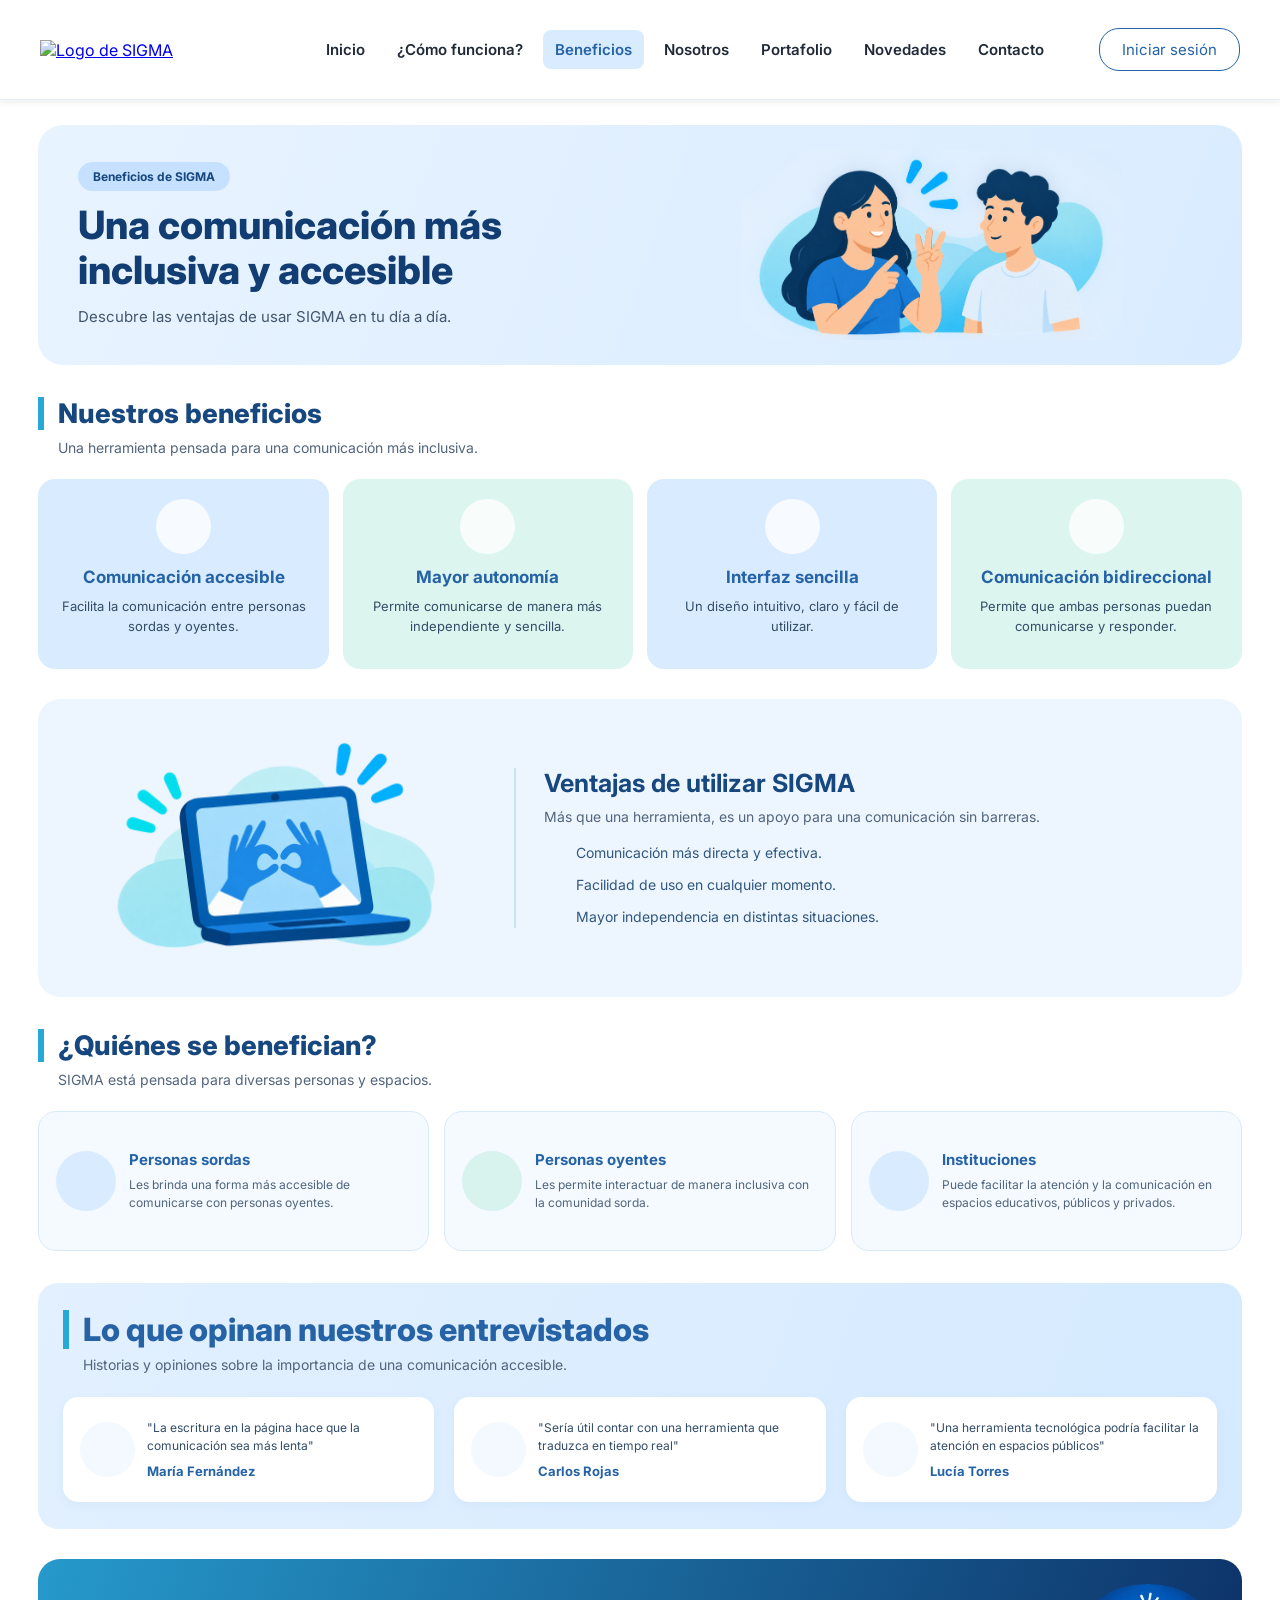
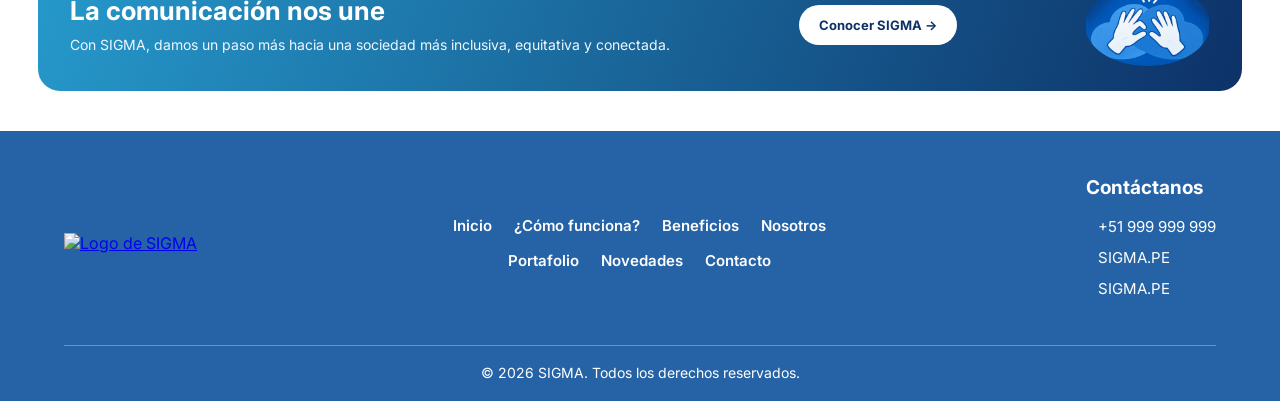
==== commit 66489d2f: "Cambiar benefiosA" ====
--- a/public/beneficios.html
+++ b/public/beneficios.html
@@ -168,7 +168,7 @@
         <!-- TESTIMONIOS -->
         <section id="testimonios" class="testimonios">
             <div class="beneficios-titulo">
-                <h2>Lo que dicen nuestros usuarios</h2>
+                <h2>Lo que opinan nuestros entrevistados</h2>
                 <p>Historias y opiniones sobre la importancia de una comunicación accesible.</p>
             </div>
 
--- a/public/assets/styles/styles.css
+++ b/public/assets/styles/styles.css
@@ -87,7 +87,15 @@
     cursor: pointer;
     margin-top: 20px;
 }
-
+.boton-probar.boton-probar-azul {
+    background-color: #1764B5;
+    color: white;
+    border: none;
+}
+
+.boton-probar.boton-probar-azul:hover {
+    background-color: #0D4F96;
+}
 .hero {
     display: flex;
     justify-content: space-between;
@@ -933,11 +941,13 @@
     }
 }
 
-
 .footer {
     background-color: var(--azul-principal);
     color: white;
     padding: 40px 60px 15px;
+    margin: 0;
+    width: 100%;
+    box-sizing: border-box;
 }
 
 .footer-contenido {
@@ -1917,7 +1927,6 @@
     line-height: 1.5;
 }
 
-/* DISEÑO RESPONSIVO */
 
 @media (max-width: 768px) {
     .portafolio-objetivos {
@@ -1936,10 +1945,6 @@
     }
 }
 
-
-/* =========================================
-   PAGINA NOVEDADES - SIGMA
-========================================= */
 
 .novedades-pagina {
   font-family: 'Inter', sans-serif;
@@ -3882,3 +3887,1055 @@
         align-items: flex-start;
     }
 }
+
+@media screen and (max-width: 768px) {
+    header {
+        flex-direction: column;
+        align-items: center;
+        gap: 5px;
+        padding: 7px 12px;
+        min-height: auto;
+    }
+
+    .logo img {
+        width: 150px;
+        max-width: 100%;
+    }
+
+    header nav {
+        width: 100%;
+        display: flex;
+        flex-wrap: wrap;
+        justify-content: center;
+        align-items: center;
+        gap: 2px 4px;
+    }
+
+    header nav a {
+        font-size: 12px;
+        padding: 5px 7px;
+        line-height: 1.2;
+    }
+
+    header button {
+        margin-top: 2px;
+        padding: 7px 15px;
+        min-height: 34px;
+        font-size: 12px;
+    }
+}
+@media screen and (max-width: 400px) {
+    header {
+        padding: 6px 8px;
+        gap: 4px;
+    }
+
+    .logo img {
+        width: 135px;
+    }
+
+    header nav {
+        gap: 2px 3px;
+    }
+
+    header nav a {
+        font-size: 11px;
+        padding: 5px 6px;
+    }
+}
+
+
+.prueba-sigma {
+    background: #ffffff;
+    color: #10264b;
+    font-family: 'Inter', sans-serif;
+    margin: 0;
+    box-sizing: border-box;
+}
+
+.prueba-sigma *,
+.prueba-sigma *::before,
+.prueba-sigma *::after {
+    box-sizing: border-box;
+}
+
+.prueba-sigma main {
+    width: 100%;
+    margin: 0 auto;
+}
+
+.prueba-sigma main section {
+    margin-bottom: 22px;
+}
+
+.prueba-sigma > header {
+    min-height: 85px;
+    padding: 12px 4%;
+    display: flex;
+    align-items: center;
+    justify-content: space-between;
+    gap: 25px;
+    background: #ffffff;
+    box-shadow: 0 2px 12px rgba(20, 65, 110, 0.10);
+    position: relative;
+    z-index: 10;
+}
+
+.prueba-sigma > header .logo img {
+    width: 145px;
+    height: auto;
+    display: block;
+}
+
+.prueba-sigma > header nav {
+    display: flex;
+    align-items: center;
+    justify-content: center;
+    gap: 25px;
+}
+
+.prueba-sigma > header nav a {
+    color: #142746;
+    text-decoration: none;
+    font-size: 14px;
+    font-weight: 600;
+    transition: 0.3s;
+}
+
+.prueba-sigma > header nav a:hover {
+    color: #1264bd;
+}
+
+.prueba-sigma > header > button {
+    background: white;
+    color: #1264bd;
+    border: 1px solid #1264bd;
+    border-radius: 25px;
+    padding: 12px 25px;
+    font-weight: 600;
+    cursor: pointer;
+}
+
+.prueba-sigma .prueba-hero {
+    min-height: 260px;
+    padding: 45px 7%;
+    background: linear-gradient(110deg, #d9ecff, #edf7ff);
+    display: flex;
+    justify-content: space-between;
+    align-items: center;
+    gap: 40px;
+    margin-bottom: 35px;
+}
+
+.prueba-sigma .prueba-hero > div:first-child {
+    flex: 1;
+}
+
+.prueba-sigma .prueba-hero h1 {
+    font-size: clamp(36px, 4vw, 54px);
+    font-weight: 700;
+    margin: 0 0 15px;
+    color: #10264b;
+}
+
+.prueba-sigma .prueba-hero h1 span {
+    color: #1264bd;
+}
+
+.prueba-sigma .prueba-hero p {
+    max-width: 650px;
+    font-size: 18px;
+    line-height: 1.6;
+    color: #263e60;
+}
+
+.prueba-sigma .prueba-hero > div:last-child {
+    flex: 0 1 350px;
+    display: flex;
+    justify-content: center;
+}
+
+.prueba-sigma .prueba-hero img {
+    width: 100%;
+    max-width: 340px;
+    height: 210px;
+    object-fit: contain;
+}
+
+.prueba-sigma .prueba-titulo {
+    text-align: center;
+    font-size: 28px;
+    font-weight: 700;
+    margin: 35px 0 25px;
+    color: #10264b;
+}
+
+.prueba-sigma .prueba-panel {
+    background: #f3f8ff;
+    border: 1px solid #c8dfff;
+    border-radius: 18px;
+    padding: 22px;
+    box-shadow: 0 4px 12px rgba(20, 85, 150, 0.06);
+}
+
+.prueba-sigma .prueba-panel h2 {
+    font-size: 21px;
+    margin: 0 0 12px;
+    color: #10264b;
+}
+
+.prueba-sigma .prueba-panel h2 i {
+    color: #1264bd;
+    vertical-align: middle;
+}
+
+.prueba-sigma .traductor-container {
+    display: grid;
+    grid-template-columns: 2fr 1fr;
+    gap: 18px;
+    padding: 0 3%;
+    align-items: stretch;
+}
+
+.prueba-sigma .camara-panel {
+    min-height: 440px;
+}
+
+.prueba-sigma .camara-contenido {
+    display: grid;
+    grid-template-columns: 1.4fr 1fr;
+    gap: 18px;
+    align-items: center;
+}
+
+.prueba-sigma .camara-pantalla {
+    min-height: 290px;
+    background: #dcecff;
+    border: 1px solid #c5ddfa;
+    border-radius: 16px;
+    overflow: hidden;
+    position: relative;
+}
+
+.prueba-sigma .camara-pantalla video {
+    width: 100%;
+    height: 100%;
+    min-height: 290px;
+    object-fit: cover;
+    display: block;
+}
+
+.prueba-sigma .camara-pantalla p {
+    color: #315477;
+    text-align: center;
+    padding: 20px;
+}
+
+.prueba-sigma .resultado-traduccion {
+    background: #ffffff;
+    border: 1px solid #c8dfff;
+    border-radius: 16px;
+    padding: 20px;
+}
+
+.prueba-sigma .resultado-traduccion h3 {
+    color: #1264bd;
+    font-size: 18px;
+}
+
+.prueba-sigma .resultado-texto {
+    font-size: 26px;
+    font-weight: 700;
+    color: #10264b;
+    padding: 15px 0;
+    min-height: 65px;
+}
+
+.prueba-sigma main button {
+    background: #1264bd;
+    color: #ffffff;
+    border: none;
+    border-radius: 25px;
+    padding: 9px 16px;
+    font-family: 'Inter', sans-serif;
+    font-weight: 600;
+    font-size: 14px;
+    min-height: 40px;
+    width: fit-content;
+    cursor: pointer;
+    transition: 0.3s;
+}
+.prueba-sigma #capturar-foto {
+    background: #20A99A;
+}
+.prueba-sigma main button svg {
+    width: 19px;
+    height: 19px;
+}
+
+
+.prueba-sigma .camara-botones {
+    display: flex;
+    justify-content: center;
+    gap: 12px;
+    margin-top: 15px;
+}
+
+.prueba-sigma .herramientas-voz {
+    display: flex;
+    flex-direction: column;
+    gap: 18px;
+}
+
+
+.prueba-sigma .texto-voz textarea {
+    width: 100%;
+    min-height: 90px;
+    padding: 12px;
+    border: 1px solid #bfd8f7;
+    border-radius: 12px;
+    font-family: 'Inter', sans-serif;
+    font-size: 14px;
+    resize: vertical;
+    box-sizing: border-box;
+    background: #ffffff;
+}
+.prueba-sigma #reproducir-voz,
+.prueba-sigma #activar-microfono {
+    background: #20A99A;
+    padding: 8px 16px;
+    font-size: 13px;
+    min-height: 36px;
+    margin-top: 8px;
+}
+
+.prueba-sigma #reproducir-voz:hover,
+.prueba-sigma #activar-microfono:hover {
+    background: #2A9D8F;
+}
+.prueba-sigma .voz-texto {
+    background: #e7f2ff;
+    border: 1px solid #c8dfff;
+    border-radius: 15px;
+    padding: 13px;
+    min-height: 55px;
+    font-size: 15px;
+    box-sizing: border-box;
+    margin-top: 12px;
+}
+
+
+.prueba-sigma .herramientas-grid {
+    display: grid;
+    grid-template-columns: repeat(4, minmax(0, 1fr));
+    gap: 15px;
+    padding: 0 3%;
+    margin: 25px 0 35px;
+}
+
+.prueba-sigma .herramienta-card {
+    background: linear-gradient(135deg, #f0f7ff, #e4f1ff);
+    border: 1px solid #c8dfff;
+    border-radius: 17px;
+    padding: 20px;
+    display: flex;
+    align-items: center;
+    gap: 14px;
+    min-height: 125px;
+    transition: 0.3s;
+}
+
+.prueba-sigma .herramienta-card:hover {
+    transform: translateY(-4px);
+    box-shadow: 0 8px 18px rgba(18, 100, 189, 0.12);
+}
+
+.prueba-sigma .herramienta-icono {
+    width: 60px;
+    height: 60px;
+    min-width: 60px;
+    background: #cce9ff;
+    color: #1264bd;
+    border-radius: 15px;
+    display: flex;
+    justify-content: center;
+    align-items: center;
+    font-size: 25px;
+}
+
+.prueba-sigma .herramienta-card h3 {
+    font-size: 17px;
+    margin: 0 0 8px;
+}
+
+.prueba-sigma .herramienta-card p {
+    font-size: 13px;
+    line-height: 1.5;
+}
+
+.prueba-sigma .herramienta-card:nth-child(1) .herramienta-icono {
+    background: #DCEEFF;
+    color: #1764B5;
+}
+
+.prueba-sigma .herramienta-card:nth-child(2) .herramienta-icono {
+    background: #DDF5F0;
+    color: #20A99A;
+}
+
+.prueba-sigma .herramienta-card:nth-child(3) .herramienta-icono {
+    background: #EDE7FF;
+    color: #7954C7;
+}
+
+.prueba-sigma .herramienta-card:nth-child(4) .herramienta-icono {
+    background: #FFF0D9;
+    color: #D58A24;
+}
+
+.prueba-sigma .diccionario-senas {
+    background: #f3f8ff;
+    border: 1px solid #c8dfff;
+    border-radius: 18px;
+    padding: 28px;
+    margin: 25px 3%;
+}
+
+.prueba-sigma .diccionario-senas h2 {
+    font-size: 23px;
+}
+
+.prueba-sigma .diccionario-grid {
+    display: grid;
+    grid-template-columns: repeat(4, 1fr);
+    gap: 15px;
+    margin-top: 20px;
+}
+
+.prueba-sigma .diccionario-item {
+    background: #ffffff;
+    border: 1px solid #d0e2fa;
+    border-radius: 16px;
+    padding: 25px 15px;
+    text-align: center;
+    transition: 0.3s;
+}
+
+.prueba-sigma .diccionario-item:hover {
+    transform: translateY(-4px);
+    box-shadow: 0 5px 15px rgba(18, 100, 189, 0.10);
+}
+
+.prueba-sigma .diccionario-item i {
+    width: 30px;
+    height: 30px;
+    color: #1264bd;
+}
+
+.prueba-sigma .diccionario-item:nth-child(1) i {
+    color: #1764B5;
+}
+
+.prueba-sigma .diccionario-item:nth-child(2) i {
+    color: #20A99A;
+}
+
+.prueba-sigma .diccionario-item:nth-child(3) i {
+    color: #D58A24;
+}
+
+.prueba-sigma .diccionario-item:nth-child(4) i {
+    color: #7954C7;
+}
+
+.prueba-sigma .diccionario-item h3 {
+    font-size: 17px;
+}
+
+.prueba-sigma #historial {
+    margin: 25px 3%;
+    min-height: 120px;
+}
+
+.prueba-sigma .guia-sigma {
+    background: #f3f8ff;
+    border: 1px solid #c8dfff;
+    border-radius: 18px;
+    padding: 28px;
+    margin: 25px 3%;
+}
+
+.prueba-sigma .guia-sigma h2 {
+    text-align: center;
+    font-size: 25px;
+}
+
+.prueba-sigma .guia-grid {
+    display: grid;
+    grid-template-columns: repeat(3, 1fr);
+    gap: 20px;
+    margin-top: 25px;
+    text-align: center;
+}
+
+.prueba-sigma .guia-paso {
+    background: #ffffff;
+    border: 1px solid #d0e2fa;
+    border-radius: 16px;
+    padding: 25px 15px;
+}
+
+.prueba-sigma .guia-numero {
+    background: #19ad9b;
+    color: white;
+    width: 38px;
+    height: 38px;
+    border-radius: 50%;
+    display: flex;
+    justify-content: center;
+    align-items: center;
+    margin: 0 auto 15px;
+    font-weight: 700;
+    font-size: 18px;
+}
+
+.prueba-sigma .guia-paso > i {
+    color: #1264bd;
+    width: 30px;
+    height: 30px;
+}
+
+.prueba-sigma .guia-paso:nth-child(1) > i {
+    color: #1764B5;
+}
+
+.prueba-sigma .guia-paso:nth-child(2) > i {
+    color: #20A99A;
+}
+
+.prueba-sigma .guia-paso:nth-child(3) > i {
+    color: #D58A24;
+}
+
+.aprendizaje-guia {
+    display: grid;
+    grid-template-columns: 1.15fr 1fr;
+    gap: 16px;
+    margin: 25px 3%;
+    align-items: stretch;
+}
+
+.bloque-aprendizaje,
+.bloque-guia {
+    background: #f2f7ff;
+    border: 1px solid #c9e0ff;
+    border-radius: 18px;
+    padding: 18px;
+    min-width: 0;
+}
+
+.titulo-bloque {
+    display: flex;
+    align-items: center;
+    gap: 11px;
+    margin-bottom: 17px;
+}
+
+.titulo-bloque h2 {
+    font-size: 17px;
+    color: #12365f;
+    margin: 0 0 5px;
+}
+
+.titulo-bloque p {
+    font-size: 11px;
+    color: #52647a;
+    margin: 0;
+}
+
+.icono-titulo {
+    width: 42px;
+    height: 42px;
+    min-width: 42px;
+    border-radius: 50%;
+    display: flex;
+    align-items: center;
+    justify-content: center;
+}
+
+.icono-titulo svg {
+    width: 22px;
+    height: 22px;
+    color: white;
+}
+
+.icono-azul {
+    background: #1764b5;
+}
+
+.icono-turquesa {
+    background: #20a99a;
+}
+
+.icono-verde {
+    background: #ddf4e8;
+    color: #239b68;
+}
+
+.icono-naranja {
+    background: #fff0df;
+    color: #d58a24;
+}
+
+.icono-azul-claro {
+    background: #e2edff;
+    color: #3975c5;
+}
+
+.aprendizaje-grid {
+    display: grid;
+    grid-template-columns: repeat(4, minmax(0, 1fr));
+    gap: 9px;
+}
+
+.tarjeta-aprendizaje {
+    background: #ffffff;
+    border: 1px solid #e0eaff;
+    border-radius: 13px;
+    padding: 12px 7px;
+    text-align: center;
+    transition: transform 0.25s ease, box-shadow 0.25s ease;
+}
+
+.tarjeta-aprendizaje:hover {
+    transform: translateY(-4px);
+    box-shadow: 0 5px 15px rgba(23, 100, 181, 0.10);
+}
+
+.icono-aprendizaje {
+    width: 39px;
+    height: 39px;
+    border-radius: 12px;
+    display: flex;
+    align-items: center;
+    justify-content: center;
+    margin: 0 auto 9px;
+}
+
+.icono-aprendizaje svg {
+    width: 23px;
+    height: 23px;
+}
+
+.icono-aprendizaje.icono-naranja svg {
+    color: #d58a24;
+}
+
+.icono-aprendizaje.icono-turquesa svg {
+    color: #ffffff;
+}
+
+.icono-aprendizaje.icono-verde svg {
+    color: #239b68;
+}
+
+.icono-aprendizaje.icono-azul-claro svg {
+    color: #3975c5;
+}
+
+.tarjeta-aprendizaje h3 {
+    font-size: 11px;
+    color: #17385f;
+    margin: 5px 0;
+}
+
+.tarjeta-aprendizaje p {
+    font-size: 10px;
+    color: #64748b;
+    margin: 5px 0;
+}
+
+.tarjeta-aprendizaje a {
+    display: inline-block;
+    color: #1764b5;
+    font-size: 11px;
+    font-weight: 600;
+    text-decoration: none;
+    margin-top: 5px;
+}
+
+.tarjeta-aprendizaje a span {
+    font-size: 17px;
+    margin-left: 3px;
+}
+
+.pasos-guia {
+    display: flex;
+    align-items: center;
+    justify-content: space-between;
+    gap: 7px;
+    height: calc(100% - 60px);
+}
+
+.paso-guia {
+    flex: 1;
+    min-width: 0;
+    text-align: center;
+}
+
+.numero-paso {
+    width: 26px;
+    height: 26px;
+    border-radius: 50%;
+    display: flex;
+    align-items: center;
+    justify-content: center;
+    background: #20a99a;
+    color: white;
+    font-size: 12px;
+    font-weight: bold;
+    margin: 0 auto 9px;
+}
+
+.icono-paso {
+    width: 45px;
+    height: 45px;
+    margin: 0 auto 9px;
+    border-radius: 12px;
+    display: flex;
+    align-items: center;
+    justify-content: center;
+}
+
+.icono-paso svg {
+    width: 23px;
+    height: 23px;
+}
+
+.icono-paso.icono-azul {
+    background: #dceeff;
+    color: #1764b5;
+}
+
+.icono-paso.icono-turquesa {
+    background: #ddf5f0;
+    color: #20a99a;
+}
+
+.icono-paso.icono-verde {
+    background: #ddf4e8;
+    color: #239b68;
+}
+
+.paso-guia h3 {
+    font-size: 11px;
+    color: #17385f;
+    margin: 5px 0;
+}
+
+.paso-guia p {
+    font-size: 10px;
+    color: #64748b;
+    line-height: 1.4;
+    margin: 5px 0;
+}
+
+.flecha-paso {
+    color: #20a99a;
+    font-size: 22px;
+    font-weight: bold;
+    flex-shrink: 0;
+}
+
+.prueba-sigma #vista-imagen {
+    max-width: 100%;
+    max-height: 180px;
+    border-radius: 12px;
+    margin-top: 12px;
+}
+
+.prueba-sigma > .footer {
+    margin-top: 40px;
+}
+
+.prueba-sigma .texto-voz h2 i {
+    color: #1764B5;
+}
+
+.prueba-sigma .herramientas-voz > .prueba-panel:last-child h2 i {
+    color: #20A99A;
+}
+
+.prueba-sigma .resultado-traduccion h3 i {
+    color: #20A99A;
+}
+
+.prueba-sigma .herramienta-icono,
+.prueba-sigma .diccionario-item i {
+    transition: all 0.3s ease;
+}
+
+.resultado-traduccion button {
+    width: auto;
+    min-width: 0;
+    padding: 9px 15px;
+    font-size: 12px;
+    border-radius: 22px;
+    margin: 3px;
+    display: inline-flex;
+    align-items: center;
+    justify-content: center;
+    gap: 6px;
+}
+
+.resultado-traduccion button svg {
+    width: 16px;
+    height: 16px;
+}
+
+.resultado-traduccion #simular-traduccion {
+    padding: 9px 16px;
+    margin: 8px 0;
+}
+
+.acciones-traduccion {
+    display: flex;
+    flex-wrap: wrap;
+    gap: 5px;
+    margin-top: 8px;
+}
+
+#escuchar-resultado,
+#copiar-resultado,
+#guardar-traduccion {
+    background-color: #20A99A !important;
+    color: #ffffff !important;
+    border: none !important;
+    margin: 5px 6px 5px 0;
+}
+
+#escuchar-resultado:hover,
+#copiar-resultado:hover,
+#guardar-traduccion:hover {
+    background-color: #2A9D8F !important;
+}
+
+.resultado-traduccion small {
+    display: block;
+    margin-top: 10px;
+    font-size: 11px;
+    color: #64748b;
+}
+
+@media (max-width: 1000px) {
+    .prueba-sigma > header nav {
+        gap: 12px;
+    }
+
+    .prueba-sigma > header nav a {
+        font-size: 12px;
+    }
+
+    .prueba-sigma .traductor-container {
+        grid-template-columns: 1fr;
+    }
+
+    .prueba-sigma .herramientas-grid {
+        grid-template-columns: repeat(2, 1fr);
+    }
+}
+
+@media (max-width: 900px) {
+    .aprendizaje-guia {
+        grid-template-columns: 1fr;
+    }
+}
+
+@media (max-width: 650px) {
+    .prueba-sigma > header {
+        flex-direction: column;
+        padding: 18px;
+    }
+
+    .prueba-sigma > header nav {
+        flex-wrap: wrap;
+        justify-content: center;
+    }
+
+    .prueba-sigma .prueba-hero {
+        flex-direction: column;
+        text-align: center;
+        padding: 35px 20px;
+    }
+
+    .prueba-sigma .prueba-hero img {
+        max-width: 240px;
+        height: auto;
+    }
+
+    .prueba-sigma .camara-contenido {
+        grid-template-columns: 1fr;
+    }
+
+    .prueba-sigma .herramientas-grid {
+        grid-template-columns: 1fr;
+    }
+
+    .prueba-sigma .diccionario-grid {
+        grid-template-columns: repeat(2, 1fr);
+    }
+
+    .prueba-sigma .guia-grid {
+        grid-template-columns: 1fr;
+    }
+}
+
+@media (max-width: 520px) {
+    .aprendizaje-grid {
+        grid-template-columns: repeat(2, minmax(0, 1fr));
+    }
+
+    .pasos-guia {
+        flex-direction: column;
+        height: auto;
+        gap: 12px;
+    }
+
+    .flecha-paso {
+        transform: rotate(90deg);
+    }
+}
+.prueba-sigma > header.header {
+    display: flex;
+    justify-content: space-between;
+    align-items: center;
+    padding: 15px 40px;
+    min-height: 100px;
+    box-sizing: border-box;
+    background-color: #ffffff;
+}
+
+.prueba-sigma > header.header .logo img {
+    width: 230px;
+    max-width: 100%;
+    height: auto;
+}
+
+.prueba-sigma > header.header nav {
+    display: flex;
+    align-items: center;
+    justify-content: center;
+    gap: 8px;
+}
+
+.prueba-sigma > header.header nav a {
+    font-family: 'Inter', sans-serif;
+    font-size: 15px;
+    font-weight: 600;
+    padding: 10px 12px;
+}
+
+.prueba-sigma > header.header > button {
+    font-family: 'Inter', sans-serif;
+    font-size: 15px;
+    padding: 11px 22px;
+}
+
+
+@media screen and (max-width: 768px) {
+
+    .prueba-sigma > header.header {
+        flex-direction: column;
+        justify-content: center;
+        align-items: center;
+        gap: 8px;
+        padding: 10px;
+        min-height: auto;
+    }
+
+    .prueba-sigma > header.header .logo img {
+        width: 125px;
+    }
+
+    .prueba-sigma > header.header nav {
+        width: 100%;
+        flex-wrap: wrap;
+        justify-content: center;
+        gap: 3px 8px;
+    }
+
+    .prueba-sigma > header.header nav a {
+        font-size: 12px;
+        padding: 5px 6px;
+    }
+
+    .prueba-sigma > header.header > button {
+        font-size: 12px;
+        padding: 7px 15px;
+    }
+    .hero-contenido {
+        width: 100%;
+        min-width: 0;
+        text-align: center;
+        display: flex;
+        flex-direction: column;
+        align-items: center;
+    }
+
+    .hero .boton-probar {
+        display: flex;
+        justify-content: center;
+        align-items: center;
+        position: static;
+        box-sizing: border-box;
+        width: 175px;
+        max-width: 100%;
+        min-height: 42px;
+        margin: 7px auto;
+        padding: 10px 15px;
+        font-size: 13px;
+        white-space: nowrap;
+    }
+}
+
+@media screen and (max-width: 768px) {
+    body.prueba-sigma .prueba-hero img {
+        display: block !important;
+        width: 340px !important;
+        max-width: 95% !important;
+        min-width: 0 !important;
+        height: auto !important;
+        margin: 20px auto !important;
+        object-fit: contain !important;
+    }
+}
+
+@media screen and (max-width: 768px) {
+
+    html,
+    body.prueba-sigma {
+        width: 100% !important;
+        max-width: 100% !important;
+        min-width: 0 !important;
+        margin: 0 !important;
+        padding: 0 !important;
+        overflow-x: hidden !important;
+    }
+
+    .prueba-sigma > header.header,
+    .prueba-sigma main,
+    .prueba-sigma .prueba-hero {
+        width: 100% !important;
+        max-width: 100% !important;
+        box-sizing: border-box !important;
+    }
+}
+#form-contacto button[type="submit"] {
+    background-color: #20A99A;
+    border-color: #20A99A;
+}
+
+#form-contacto button[type="submit"]:hover {
+    background-color: #2A9D8F;
+    border-color: #2A9D8F;
+}
